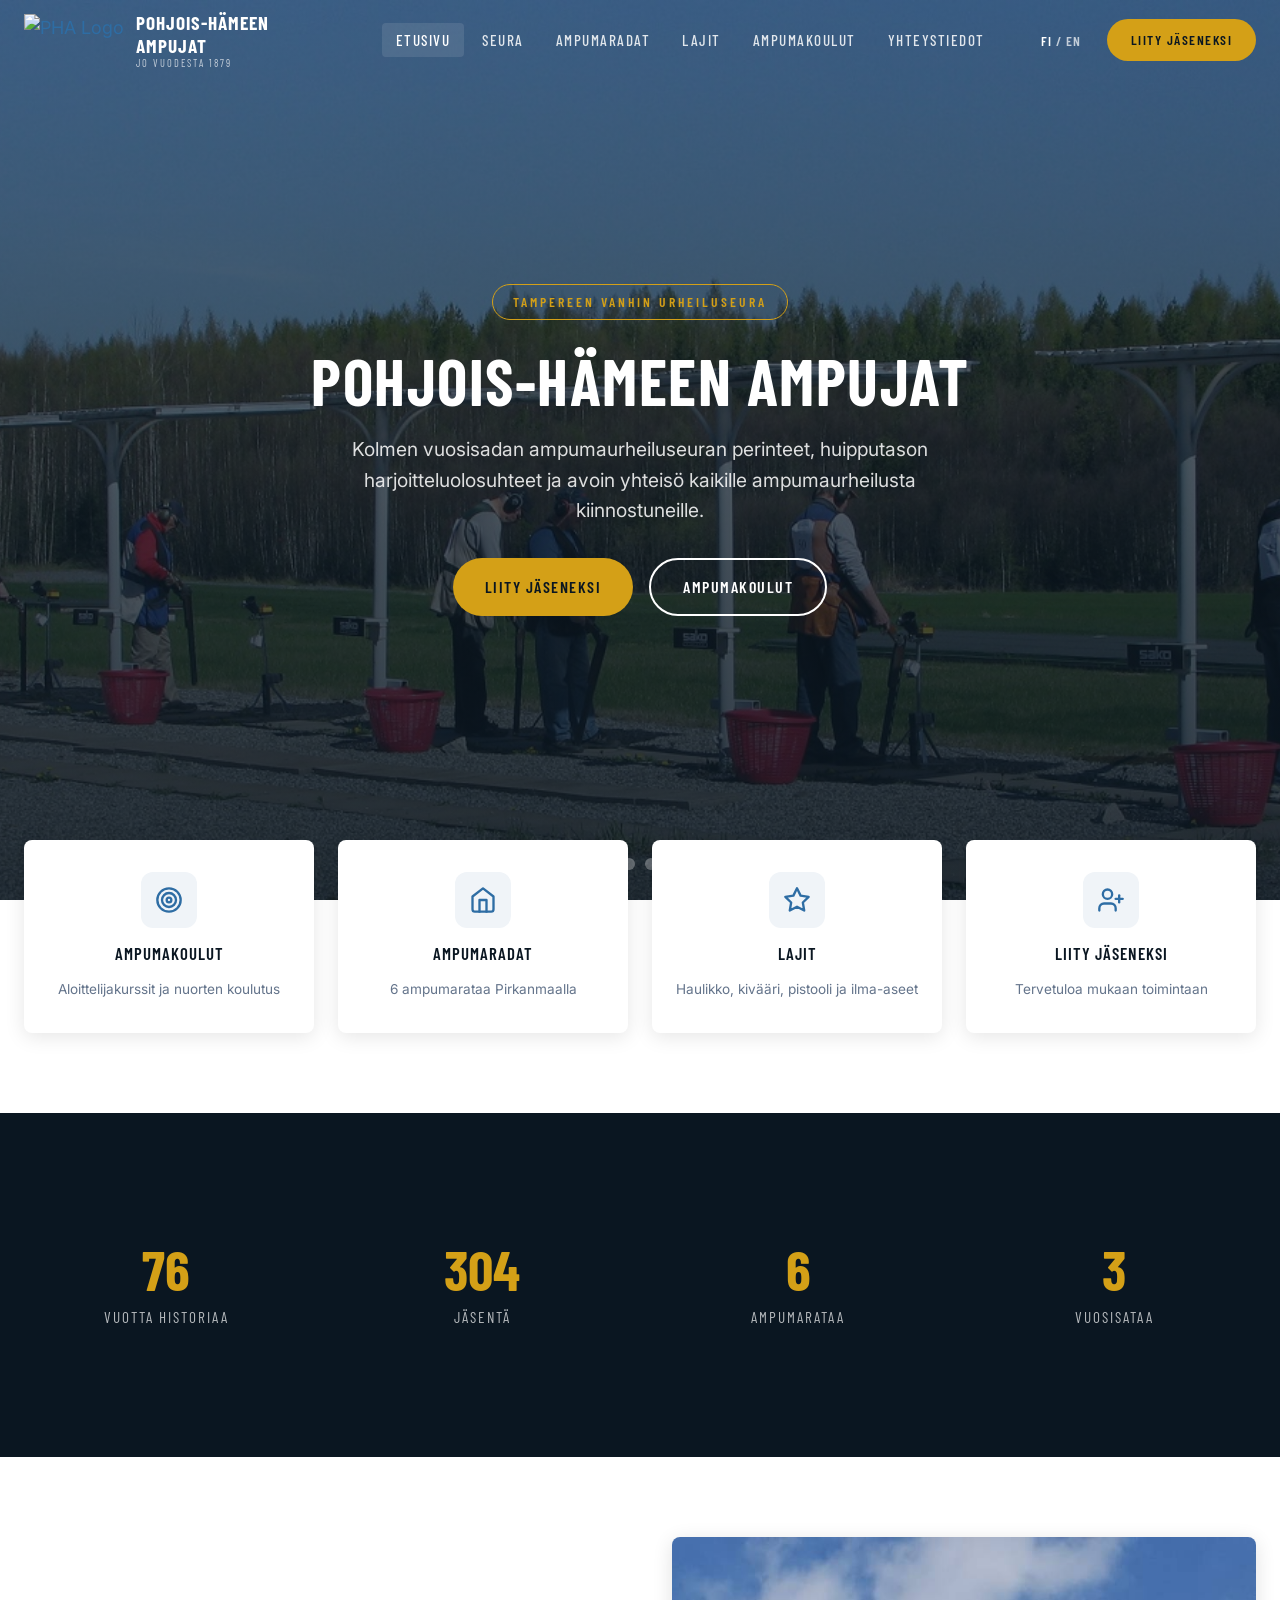
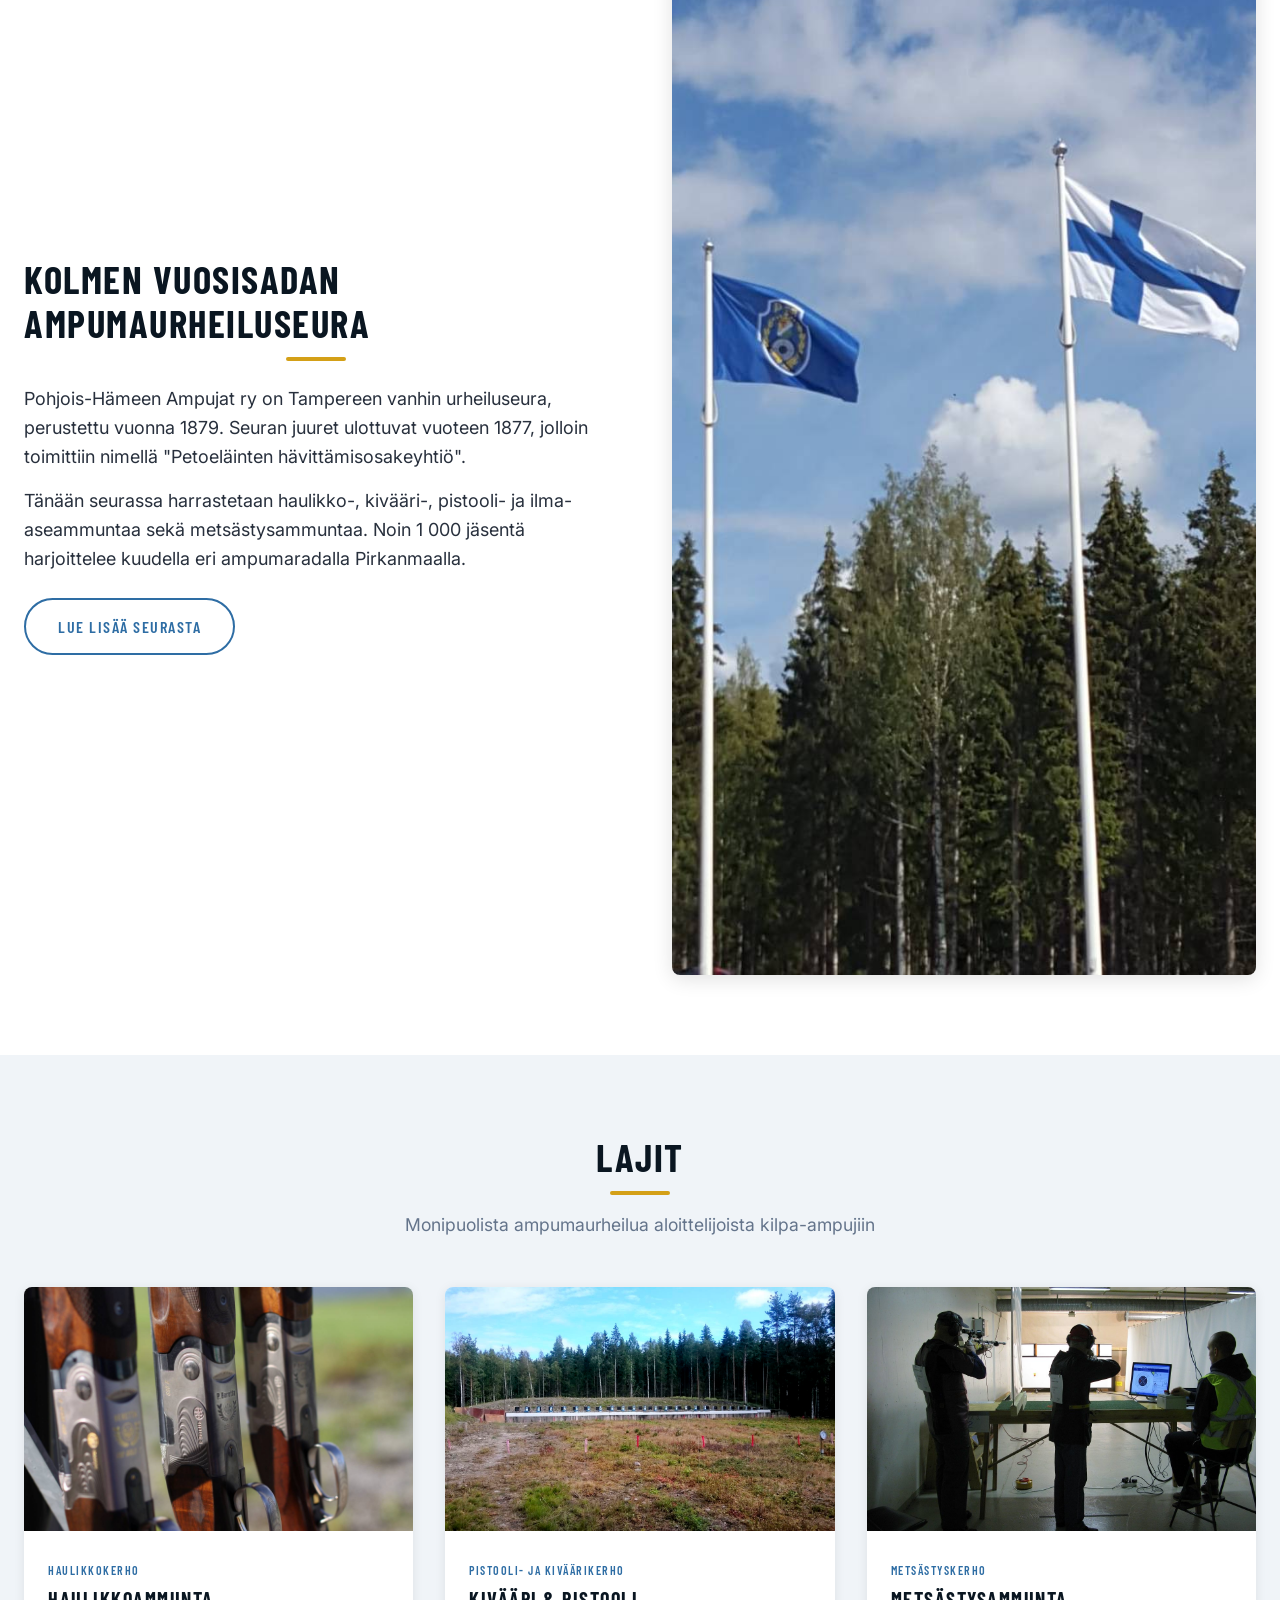
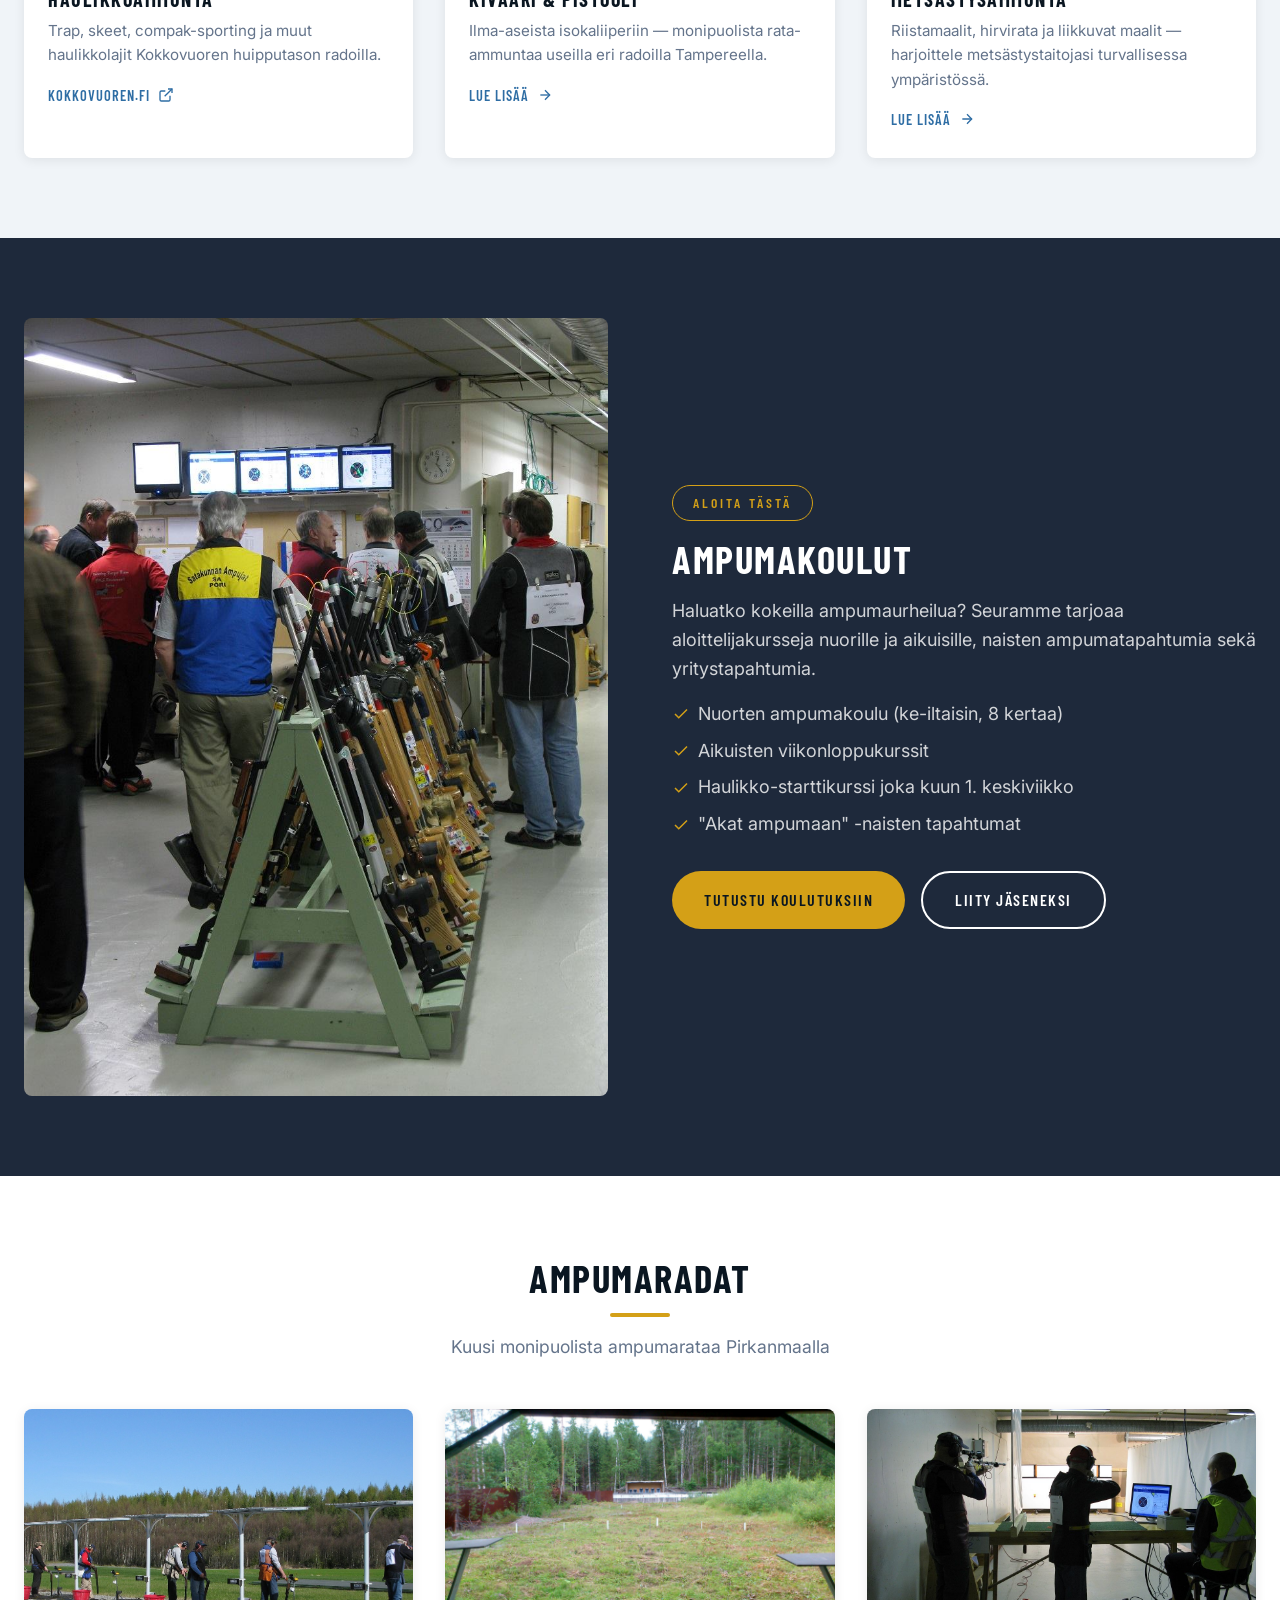
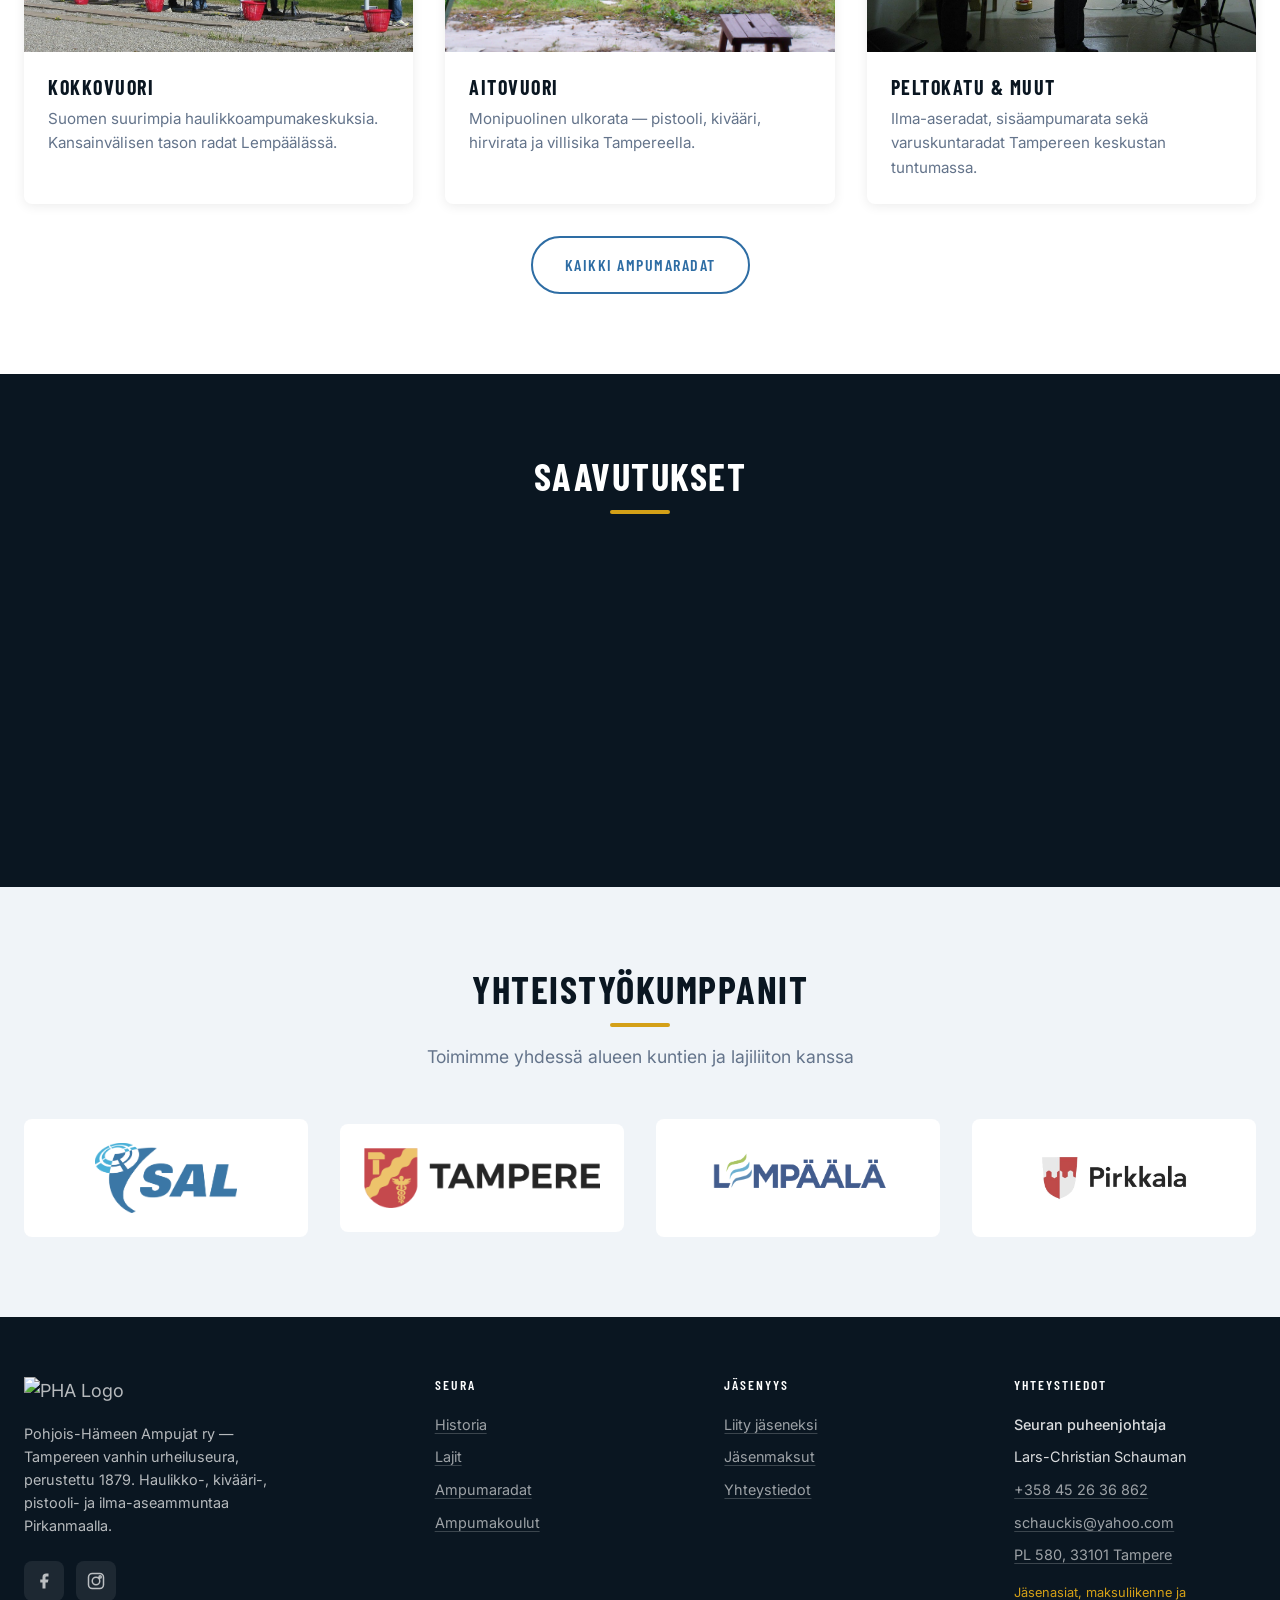
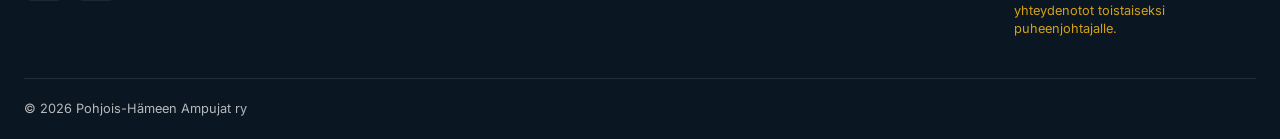
==== index.html @ 620f0bf3 "Add sub-pages and first draft of site." ====
<!DOCTYPE html>
<html lang="fi">
<head>
  <meta charset="UTF-8">
  <meta name="viewport" content="width=device-width, initial-scale=1.0">
  <title>Pohjois-Hämeen Ampujat — Jo vuodesta 1879</title>
  <meta name="description" content="Pohjois-Hämeen Ampujat ry — Tampereen vanhin urheiluseura. Haulikko, kivääri, pistooli ja ilma-aseet. Liity jäseneksi!">
  <link rel="preconnect" href="https://fonts.googleapis.com">
  <link rel="preconnect" href="https://fonts.gstatic.com" crossorigin>
  <link href="https://fonts.googleapis.com/css2?family=Barlow+Condensed:ital,wght@0,400;0,500;0,600;0,700;1,700&family=Inter:wght@400;500;600&display=swap" rel="stylesheet">
  <link rel="stylesheet" href="css/style.css">
</head>
<body>

  <!-- Header -->
  <header class="header">
    <div class="header-inner">
      <a href="index.html" class="header-logo">
        <img src="logo/PHA-logo-2016-remastered.png" alt="PHA Logo">
        <div class="header-logo-text">
          Pohjois-Hämeen<br>Ampujat
          <small>Jo vuodesta 1879</small>
        </div>
      </a>
      <nav class="nav">
        <ul class="nav-links">
          <li><a href="index.html" class="nav-link active">Etusivu</a></li>
          <li><a href="seura.html" class="nav-link">Seura</a></li>
          <li><a href="ampumaradat.html" class="nav-link">Ampumaradat</a></li>
          <li><a href="lajit.html" class="nav-link">Lajit</a></li>
          <li><a href="ampumakoulut.html" class="nav-link">Ampumakoulut</a></li>
          <li><a href="yhteystiedot.html" class="nav-link">Yhteystiedot</a></li>
        </ul>
        <div class="nav-actions">
          <button class="lang-toggle"><span class="active-lang">FI</span> / <span>EN</span></button>
          <a href="jaseneksi.html" class="btn btn-primary nav-cta">Liity jäseneksi</a>
        </div>
      </nav>
      <button class="hamburger" aria-label="Valikko">
        <span></span>
        <span></span>
        <span></span>
      </button>
    </div>
  </header>

  <!-- Mobile Nav -->
  <div class="mobile-nav">
    <div class="mobile-nav-links">
      <a href="index.html" class="mobile-nav-link">Etusivu</a>
      <a href="seura.html" class="mobile-nav-link">Seura</a>
      <a href="ampumaradat.html" class="mobile-nav-link">Ampumaradat</a>
      <a href="lajit.html" class="mobile-nav-link">Lajit</a>
      <a href="ampumakoulut.html" class="mobile-nav-link">Ampumakoulut</a>
      <a href="jaseneksi.html" class="mobile-nav-link">Jäseneksi</a>
      <a href="yhteystiedot.html" class="mobile-nav-link">Yhteystiedot</a>
    </div>
    <div class="mobile-nav-cta">
      <a href="jaseneksi.html" class="btn btn-primary">Liity jäseneksi</a>
    </div>
  </div>

  <!-- Hero -->
  <section class="hero">
    <div class="hero-carousel">
      <div class="hero-slide active">
        <img src="images/PHA_trap_shooting_range.jpeg" alt="Kokkovuoren haulikkoampumakeskus">
      </div>
      <div class="hero-slide">
        <img src="images/kokkovuori-shotgun-competition-ongoing.jpg" alt="Haulikkokilpailu käynnissä">
      </div>
      <div class="hero-slide">
        <img src="images/shotgun-competition-ongoing.jpg" alt="Ampumakilpailu">
      </div>
      <div class="hero-slide">
        <img src="images/PHA-and-Finland-flags.jpg" alt="PHA ja Suomen liput">
      </div>
    </div>
    <div class="hero-overlay"></div>
    <div class="hero-content">
      <span class="hero-badge">Tampereen vanhin urheiluseura</span>
      <h1>Pohjois-Hämeen Ampujat</h1>
      <p class="hero-text">Kolmen vuosisadan ampumaurheiluseuran perinteet, huipputason harjoitteluolosuhteet ja avoin yhteisö kaikille ampumaurheilusta kiinnostuneille.</p>
      <div class="hero-buttons">
        <a href="jaseneksi.html" class="btn btn-primary">Liity jäseneksi</a>
        <a href="ampumakoulut.html" class="btn btn-secondary">Ampumakoulut</a>
      </div>
    </div>
    <div class="hero-indicators">
      <button class="hero-indicator active" aria-label="Kuva 1"></button>
      <button class="hero-indicator" aria-label="Kuva 2"></button>
      <button class="hero-indicator" aria-label="Kuva 3"></button>
      <button class="hero-indicator" aria-label="Kuva 4"></button>
    </div>
  </section>

  <!-- Quick Links -->
  <section class="section" style="padding-top: 0;">
    <div class="container">
      <div class="quick-links">
        <a href="ampumakoulut.html" class="quick-link reveal">
          <div class="quick-link-icon">
            <svg width="28" height="28" viewBox="0 0 24 24" fill="none" stroke="currentColor" stroke-width="2" stroke-linecap="round" stroke-linejoin="round"><circle cx="12" cy="12" r="10"/><circle cx="12" cy="12" r="6"/><circle cx="12" cy="12" r="2"/></svg>
          </div>
          <span class="quick-link-title">Ampumakoulut</span>
          <span class="quick-link-text">Aloittelijakurssit ja nuorten koulutus</span>
        </a>
        <a href="ampumaradat.html" class="quick-link reveal">
          <div class="quick-link-icon">
            <svg width="28" height="28" viewBox="0 0 24 24" fill="none" stroke="currentColor" stroke-width="2" stroke-linecap="round" stroke-linejoin="round"><path d="M3 9l9-7 9 7v11a2 2 0 0 1-2 2H5a2 2 0 0 1-2-2z"/><polyline points="9 22 9 12 15 12 15 22"/></svg>
          </div>
          <span class="quick-link-title">Ampumaradat</span>
          <span class="quick-link-text">6 ampumarataa Pirkanmaalla</span>
        </a>
        <a href="lajit.html" class="quick-link reveal">
          <div class="quick-link-icon">
            <svg width="28" height="28" viewBox="0 0 24 24" fill="none" stroke="currentColor" stroke-width="2" stroke-linecap="round" stroke-linejoin="round"><polygon points="12 2 15.09 8.26 22 9.27 17 14.14 18.18 21.02 12 17.77 5.82 21.02 7 14.14 2 9.27 8.91 8.26 12 2"/></svg>
          </div>
          <span class="quick-link-title">Lajit</span>
          <span class="quick-link-text">Haulikko, kivääri, pistooli ja ilma-aseet</span>
        </a>
        <a href="jaseneksi.html" class="quick-link reveal">
          <div class="quick-link-icon">
            <svg width="28" height="28" viewBox="0 0 24 24" fill="none" stroke="currentColor" stroke-width="2" stroke-linecap="round" stroke-linejoin="round"><path d="M16 21v-2a4 4 0 0 0-4-4H6a4 4 0 0 0-4 4v2"/><circle cx="9" cy="7" r="4"/><line x1="19" y1="8" x2="19" y2="14"/><line x1="22" y1="11" x2="16" y2="11"/></svg>
          </div>
          <span class="quick-link-title">Liity jäseneksi</span>
          <span class="quick-link-text">Tervetuloa mukaan toimintaan</span>
        </a>
      </div>
    </div>
  </section>

  <!-- Stats -->
  <section class="section section-dark">
    <div class="container">
      <div class="stats reveal">
        <div>
          <div class="stat-number" data-count="147">0</div>
          <div class="stat-label">Vuotta historiaa</div>
        </div>
        <div>
          <div class="stat-number" data-count="1000">0</div>
          <div class="stat-label">Jäsentä</div>
        </div>
        <div>
          <div class="stat-number" data-count="6">0</div>
          <div class="stat-label">Ampumarataa</div>
        </div>
        <div>
          <div class="stat-number" data-count="3">0</div>
          <div class="stat-label">Vuosisataa</div>
        </div>
      </div>
    </div>
  </section>

  <!-- About Teaser -->
  <section class="section">
    <div class="container">
      <div class="grid grid-2 reveal" style="align-items: center; gap: 4rem;">
        <div>
          <h2 class="section-title" style="text-align: left;">
            Kolmen vuosisadan<br>ampumaurheiluseura
          </h2>
          <p style="margin-top: 1.5rem;">
            Pohjois-Hämeen Ampujat ry on Tampereen vanhin urheiluseura, perustettu vuonna 1879. Seuran juuret ulottuvat vuoteen 1877, jolloin toimittiin nimellä "Petoeläinten hävittämisosakeyhtiö".
          </p>
          <p style="margin-top: 1rem;">
            Tänään seurassa harrastetaan haulikko-, kivääri-, pistooli- ja ilma-aseammuntaa sekä metsästysammuntaa. Noin 1 000 jäsentä harjoittelee kuudella eri ampumaradalla Pirkanmaalla.
          </p>
          <a href="seura.html" class="btn btn-outline mt-3">Lue lisää seurasta</a>
        </div>
        <div>
          <img src="images/PHA-and-Finland-flags.jpg" alt="PHA ja Suomen liput" style="border-radius: var(--card-radius); box-shadow: 0 4px 20px rgba(0,0,0,0.12);">
        </div>
      </div>
    </div>
  </section>

  <!-- Disciplines Teaser -->
  <section class="section section-light">
    <div class="container">
      <h2 class="section-title reveal">Lajit</h2>
      <p class="section-subtitle reveal">Monipuolista ampumaurheilua aloittelijoista kilpa-ampujiin</p>

      <div class="grid grid-3 reveal">
        <div class="card">
          <div class="card-image">
            <img src="images/shotguns-in-a-row.jpg" alt="Haulikot rivissä">
          </div>
          <div class="card-body">
            <span class="card-tag">Haulikkokerho</span>
            <h3 class="card-title">Haulikkoammunta</h3>
            <p class="card-text">Trap, skeet, compak-sporting ja muut haulikkolajit Kokkovuoren huipputason radoilla.</p>
            <a href="https://kokkovuoren.fi" target="_blank" rel="noopener" class="card-link">
              Kokkovuoren.fi
              <svg width="16" height="16" viewBox="0 0 24 24" fill="none" stroke="currentColor" stroke-width="2"><path d="M18 13v6a2 2 0 0 1-2 2H5a2 2 0 0 1-2-2V8a2 2 0 0 1 2-2h6"/><polyline points="15 3 21 3 21 9"/><line x1="10" y1="14" x2="21" y2="3"/></svg>
            </a>
          </div>
        </div>

        <div class="card">
          <div class="card-image">
            <img src="images/Aitovuori-50m-range-2016.jpg" alt="Aitovuoren ampumarata">
          </div>
          <div class="card-body">
            <span class="card-tag">Pistooli- ja kiväärikerho</span>
            <h3 class="card-title">Kivääri & Pistooli</h3>
            <p class="card-text">Ilma-aseista isokaliiperiin — monipuolista rata-ammuntaa useilla eri radoilla Tampereella.</p>
            <a href="lajit.html" class="card-link">
              Lue lisää
              <svg width="16" height="16" viewBox="0 0 24 24" fill="none" stroke="currentColor" stroke-width="2"><line x1="5" y1="12" x2="19" y2="12"/><polyline points="12 5 19 12 12 19"/></svg>
            </a>
          </div>
        </div>

        <div class="card">
          <div class="card-image">
            <img src="images/running-target-competition-10m-2015-in-action.jpg" alt="Metsästysammunta">
          </div>
          <div class="card-body">
            <span class="card-tag">Metsästyskerho</span>
            <h3 class="card-title">Metsästysammunta</h3>
            <p class="card-text">Riistamaalit, hirvirata ja liikkuvat maalit — harjoittele metsästystaitojasi turvallisessa ympäristössä.</p>
            <a href="lajit.html" class="card-link">
              Lue lisää
              <svg width="16" height="16" viewBox="0 0 24 24" fill="none" stroke="currentColor" stroke-width="2"><line x1="5" y1="12" x2="19" y2="12"/><polyline points="12 5 19 12 12 19"/></svg>
            </a>
          </div>
        </div>
      </div>
    </div>
  </section>

  <!-- Shooting Schools CTA -->
  <section class="section section-dark-secondary">
    <div class="container">
      <div class="grid grid-2 reveal" style="align-items: center; gap: 4rem;">
        <div>
          <img src="images/running-target-competition-10m-2015.jpg" alt="Ampumakoulu" style="border-radius: var(--card-radius);">
        </div>
        <div>
          <span class="hero-badge" style="margin-bottom: 1rem;">Aloita tästä</span>
          <h2 style="color: var(--white);">Ampumakoulut</h2>
          <p style="color: rgba(255,255,255,0.8); margin-top: 1rem;">
            Haluatko kokeilla ampumaurheilua? Seuramme tarjoaa aloittelijakursseja nuorille ja aikuisille, naisten ampumatapahtumia sekä yritystapahtumia.
          </p>
          <ul style="color: rgba(255,255,255,0.8); margin-top: 1rem; display: flex; flex-direction: column; gap: 0.5rem;">
            <li style="display: flex; align-items: center; gap: 0.5rem;">
              <svg width="18" height="18" viewBox="0 0 24 24" fill="none" stroke="#D4A017" stroke-width="2"><polyline points="20 6 9 17 4 12"/></svg>
              Nuorten ampumakoulu (ke-iltaisin, 8 kertaa)
            </li>
            <li style="display: flex; align-items: center; gap: 0.5rem;">
              <svg width="18" height="18" viewBox="0 0 24 24" fill="none" stroke="#D4A017" stroke-width="2"><polyline points="20 6 9 17 4 12"/></svg>
              Aikuisten viikonloppukurssit
            </li>
            <li style="display: flex; align-items: center; gap: 0.5rem;">
              <svg width="18" height="18" viewBox="0 0 24 24" fill="none" stroke="#D4A017" stroke-width="2"><polyline points="20 6 9 17 4 12"/></svg>
              Haulikko-starttikurssi joka kuun 1. keskiviikko
            </li>
            <li style="display: flex; align-items: center; gap: 0.5rem;">
              <svg width="18" height="18" viewBox="0 0 24 24" fill="none" stroke="#D4A017" stroke-width="2"><polyline points="20 6 9 17 4 12"/></svg>
              "Akat ampumaan" -naisten tapahtumat
            </li>
          </ul>
          <div style="margin-top: 2rem; display: flex; gap: 1rem; flex-wrap: wrap;">
            <a href="ampumakoulut.html" class="btn btn-primary">Tutustu koulutuksiin</a>
            <a href="jaseneksi.html" class="btn btn-secondary">Liity jäseneksi</a>
          </div>
        </div>
      </div>
    </div>
  </section>

  <!-- Ranges Teaser -->
  <section class="section">
    <div class="container">
      <h2 class="section-title reveal">Ampumaradat</h2>
      <p class="section-subtitle reveal">Kuusi monipuolista ampumarataa Pirkanmaalla</p>

      <div class="grid grid-3 reveal">
        <div class="card">
          <div class="card-image">
            <img src="images/PHA_trap_shooting_range.jpeg" alt="Kokkovuori">
          </div>
          <div class="card-body">
            <h3 class="card-title">Kokkovuori</h3>
            <p class="card-text">Suomen suurimpia haulikkoampumakeskuksia. Kansainvälisen tason radat Lempäälässä.</p>
          </div>
        </div>
        <div class="card">
          <div class="card-image">
            <img src="images/Aitovuori-50m-range.jpg" alt="Aitovuori">
          </div>
          <div class="card-body">
            <h3 class="card-title">Aitovuori</h3>
            <p class="card-text">Monipuolinen ulkorata — pistooli, kivääri, hirvirata ja villisika Tampereella.</p>
          </div>
        </div>
        <div class="card">
          <div class="card-image">
            <img src="images/running-target-competition-10m-2015-in-action.jpg" alt="Peltokatu">
          </div>
          <div class="card-body">
            <h3 class="card-title">Peltokatu & muut</h3>
            <p class="card-text">Ilma-aseradat, sisäampumarata sekä varuskuntaradat Tampereen keskustan tuntumassa.</p>
          </div>
        </div>
      </div>

      <div class="text-center mt-4 reveal">
        <a href="ampumaradat.html" class="btn btn-outline">Kaikki ampumaradat</a>
      </div>
    </div>
  </section>

  <!-- Achievements -->
  <section class="section section-dark">
    <div class="container">
      <h2 class="section-title section-title-light reveal">Saavutukset</h2>
      <p class="section-subtitle reveal" style="color: rgba(255,255,255,0.7);">Huippu-urheilua ja menestystä kansainvälisellä tasolla</p>

      <div class="grid grid-3 reveal">
        <div class="card card-dark">
          <div class="card-body" style="text-align: center; padding: 2rem;">
            <span class="card-tag" style="color: var(--gold);">1999</span>
            <h3 class="card-title" style="color: var(--white);">Kaksoistrap MM</h3>
            <p class="card-text">Pia Nybäck voitti kaksoistrap-maailmanmestaruuden Kokkovuorella.</p>
          </div>
        </div>
        <div class="card card-dark">
          <div class="card-body" style="text-align: center; padding: 2rem;">
            <span class="card-tag" style="color: var(--gold);">2008</span>
            <h3 class="card-title" style="color: var(--white);">Olympiapronssi</h3>
            <p class="card-text">Henri Häkkinen saavutti olympiapronssin ilmakivääriammunnassa Pekingissä.</p>
          </div>
        </div>
        <div class="card card-dark">
          <div class="card-body" style="text-align: center; padding: 2rem;">
            <span class="card-tag" style="color: var(--gold);">2023</span>
            <h3 class="card-title" style="color: var(--white);">European Masters Games</h3>
            <p class="card-text">Kokkovuori toimi EMG 2023 haulikkokilpailujen näyttämönä Tampereen kisoissa.</p>
          </div>
        </div>
      </div>
    </div>
  </section>

  <!-- Partners -->
  <section class="section section-light">
    <div class="container">
      <h2 class="section-title reveal">Yhteistyökumppanit</h2>
      <p class="section-subtitle reveal">Toimimme yhdessä alueen kuntien ja lajiliiton kanssa</p>

      <div class="partners-grid reveal">
        <a href="https://www.ampumaurheiluliitto.fi" target="_blank" rel="noopener" class="partner-logo">
          <img src="logo/SAL_logo_2026.png" alt="Suomen Ampumaurheiluliitto">
        </a>
        <a href="https://www.tampere.fi" target="_blank" rel="noopener" class="partner-logo">
          <img src="logo/tampere_logo_2026.png" alt="Tampereen kaupunki">
        </a>
        <a href="https://www.lempaala.fi" target="_blank" rel="noopener" class="partner-logo">
          <img src="logo/lempaala_logo_2026.png" alt="Lempäälän kunta">
        </a>
        <a href="https://www.pirkkala.fi" target="_blank" rel="noopener" class="partner-logo">
          <img src="logo/pirkkala-logo-2026.png" alt="Pirkkalan kunta">
        </a>
      </div>
    </div>
  </section>

  <!-- Footer -->
  <footer class="footer">
    <div class="container">
      <div class="footer-grid">
        <div class="footer-brand">
          <img src="logo/PHA-logo-2016-remastered.png" alt="PHA Logo">
          <p>Pohjois-Hämeen Ampujat ry — Tampereen vanhin urheiluseura, perustettu 1879. Haulikko-, kivääri-, pistooli- ja ilma-aseammuntaa Pirkanmaalla.</p>
          <div class="footer-social">
            <a href="https://www.facebook.com/pohjoishameenampujat" target="_blank" rel="noopener" aria-label="Facebook">
              <svg width="18" height="18" viewBox="0 0 24 24" fill="currentColor"><path d="M18 2h-3a5 5 0 00-5 5v3H7v4h3v8h4v-8h3l1-4h-4V7a1 1 0 011-1h3z"/></svg>
            </a>
            <a href="https://www.instagram.com/pohjoishameenampujat" target="_blank" rel="noopener" aria-label="Instagram">
              <svg width="18" height="18" viewBox="0 0 24 24" fill="none" stroke="currentColor" stroke-width="2"><rect x="2" y="2" width="20" height="20" rx="5"/><circle cx="12" cy="12" r="5"/><circle cx="17.5" cy="6.5" r="1.5"/></svg>
            </a>
          </div>
        </div>
        <div>
          <h4 class="footer-heading">Seura</h4>
          <div class="footer-links">
            <a href="seura.html">Historia</a>
            <a href="lajit.html">Lajit</a>
            <a href="ampumaradat.html">Ampumaradat</a>
            <a href="ampumakoulut.html">Ampumakoulut</a>
          </div>
        </div>
        <div>
          <h4 class="footer-heading">Jäsenyys</h4>
          <div class="footer-links">
            <a href="jaseneksi.html">Liity jäseneksi</a>
            <a href="jaseneksi.html#maksut">Jäsenmaksut</a>
            <a href="yhteystiedot.html">Yhteystiedot</a>
          </div>
        </div>
        <div>
          <h4 class="footer-heading">Yhteystiedot</h4>
          <div class="footer-links">
            <span style="color: rgba(255,255,255,0.85); font-weight: 500;">Seuran puheenjohtaja</span>
            <span style="color: rgba(255,255,255,0.85);">Lars-Christian Schauman</span>
            <a href="tel:+358452636862">+358 45 26 36 862</a>
            <a href="mailto:schauckis@yahoo.com">schauckis@yahoo.com</a>
            <a>PL 580, 33101 Tampere</a>
            <span style="color: var(--gold); font-size: 0.8rem; margin-top: 0.5rem; display: block; line-height: 1.4;">Jäsenasiat, maksuliikenne ja yhteydenotot toistaiseksi puheenjohtajalle.</span>
          </div>
        </div>
      </div>
      <div class="footer-bottom">
        <span>&copy; 2026 Pohjois-Hämeen Ampujat ry</span>
      </div>
    </div>
  </footer>

  <script src="js/main.js"></script>
</body>
</html>
---- css/style.css ----
/* ============================================
   PHA — Pohjois-Hämeen Ampujat
   Website Stylesheet
   ============================================ */

/* ---------- Custom Properties ---------- */
:root {
  --dark: #0a1621;
  --dark-secondary: #1e293b;
  --blue: #2e6da4;
  --blue-light: #3a7db5;
  --gold: #d4a017;
  --gold-light: #e0b032;
  --light: #f0f4f8;
  --white: #ffffff;
  --body-text: #28303d;
  --subtle: rgba(0, 0, 0, 0.1);
  --subtle-white: rgba(255, 255, 255, 0.1);

  --container: 1280px;
  --header-height: 80px;
  --section-padding: 80px;
  --card-radius: 8px;
  --transition: 0.3s ease;
}

/* ---------- Reset ---------- */
*,
*::before,
*::after {
  margin: 0;
  padding: 0;
  box-sizing: border-box;
}

html {
  scroll-behavior: smooth;
  -webkit-text-size-adjust: 100%;
}

body {
  font-family:
    "Inter",
    -apple-system,
    BlinkMacSystemFont,
    "Segoe UI",
    Roboto,
    sans-serif;
  font-size: 18px;
  line-height: 1.6;
  color: var(--body-text);
  background: var(--white);
  overflow-x: hidden;
}

img {
  max-width: 100%;
  height: auto;
  display: block;
}

a {
  color: var(--blue);
  text-decoration: none;
  transition: color var(--transition);
}

a:hover {
  color: var(--blue-light);
}

ul,
ol {
  list-style: none;
}

button {
  cursor: pointer;
  border: none;
  background: none;
  font-family: inherit;
}

/* ---------- Typography ---------- */
h1,
h2,
h3,
h4,
h5,
h6 {
  font-family: "Barlow Condensed", "Arial Narrow", sans-serif;
  font-weight: 700;
  text-transform: uppercase;
  letter-spacing: 1.5px;
  line-height: 1.15;
  color: var(--dark);
}

h1 {
  font-size: 3.2rem;
}
h2 {
  font-size: 2.4rem;
}
h3 {
  font-size: 1.6rem;
}
h4 {
  font-size: 1.25rem;
}

.section-title {
  text-align: center;
  margin-bottom: 1rem;
  position: relative;
}

.section-subtitle {
  text-align: center;
  font-size: 1.1rem;
  color: #64748b;
  max-width: 640px;
  margin: 0 auto 3rem;
}

.section-title::after {
  content: "";
  display: block;
  width: 60px;
  height: 4px;
  background: var(--gold);
  margin: 0.75rem auto 0;
  border-radius: 2px;
}

.section-title-light {
  color: var(--white);
}

.section-title-light::after {
  background: var(--gold);
}

/* ---------- Layout ---------- */
.container {
  max-width: var(--container);
  margin: 0 auto;
  padding: 0 24px;
}

.section {
  padding: var(--section-padding) 0;
}

.section-dark {
  background: var(--dark);
  color: var(--white);
}

.section-dark-secondary {
  background: var(--dark-secondary);
  color: var(--white);
}

.section-light {
  background: var(--light);
}

.grid {
  display: grid;
  gap: 2rem;
}

.grid-2 {
  grid-template-columns: repeat(2, 1fr);
}
.grid-3 {
  grid-template-columns: repeat(3, 1fr);
}
.grid-4 {
  grid-template-columns: repeat(4, 1fr);
}

/* ---------- Buttons ---------- */
.btn {
  display: inline-flex;
  align-items: center;
  gap: 0.5rem;
  padding: 14px 32px;
  border-radius: 50px;
  font-family: "Barlow Condensed", sans-serif;
  font-weight: 600;
  font-size: 1rem;
  text-transform: uppercase;
  letter-spacing: 1.5px;
  transition: all var(--transition);
  white-space: nowrap;
}

.btn-primary {
  background: var(--gold);
  color: var(--dark);
}

.btn-primary:hover {
  background: var(--gold-light);
  color: var(--dark);
  transform: translateY(-2px);
  box-shadow: 0 4px 20px rgba(212, 160, 23, 0.4);
}

.btn-secondary {
  background: transparent;
  color: var(--white);
  border: 2px solid var(--white);
}

.btn-secondary:hover {
  background: var(--white);
  color: var(--dark);
  transform: translateY(-2px);
}

.btn-blue {
  background: var(--blue);
  color: var(--white);
}

.btn-blue:hover {
  background: var(--blue-light);
  color: var(--white);
  transform: translateY(-2px);
  box-shadow: 0 4px 20px rgba(46, 109, 164, 0.4);
}

.btn-outline {
  background: transparent;
  color: var(--blue);
  border: 2px solid var(--blue);
}

.btn-outline:hover {
  background: var(--blue);
  color: var(--white);
  transform: translateY(-2px);
}

.btn-sm {
  padding: 10px 24px;
  font-size: 0.875rem;
}

/* ---------- Header / Navigation ---------- */
.header {
  position: fixed;
  top: 0;
  left: 0;
  right: 0;
  z-index: 1000;
  transition:
    background var(--transition),
    box-shadow var(--transition);
}

.header.scrolled {
  background: var(--dark);
  box-shadow: 0 2px 20px rgba(0, 0, 0, 0.3);
}

.header-inner {
  display: flex;
  align-items: center;
  justify-content: space-between;
  height: var(--header-height);
  padding: 0 24px;
  max-width: var(--container);
  margin: 0 auto;
}

.header-logo {
  display: flex;
  align-items: center;
  gap: 12px;
  z-index: 1001;
}

.header-logo img {
  height: 52px;
  width: auto;
}

.header-logo-text {
  font-family: "Barlow Condensed", sans-serif;
  font-weight: 700;
  font-size: 1.2rem;
  color: var(--white);
  text-transform: uppercase;
  letter-spacing: 1px;
  line-height: 1.2;
}

.header-logo-text small {
  display: block;
  font-size: 0.65rem;
  font-weight: 400;
  letter-spacing: 2px;
  opacity: 0.7;
  text-transform: uppercase;
}

.nav {
  display: flex;
  align-items: center;
  gap: 2rem;
}

.nav-links {
  display: flex;
  align-items: center;
  gap: 0.25rem;
}

.nav-link {
  color: rgba(255, 255, 255, 0.85);
  font-family: "Barlow Condensed", sans-serif;
  font-weight: 500;
  font-size: 0.95rem;
  text-transform: uppercase;
  letter-spacing: 1.5px;
  padding: 8px 14px;
  border-radius: 4px;
  transition: all var(--transition);
}

.nav-link:hover,
.nav-link.active {
  color: var(--white);
  background: rgba(255, 255, 255, 0.1);
}

.nav-actions {
  display: flex;
  align-items: center;
  gap: 1rem;
}

.lang-toggle {
  color: rgba(255, 255, 255, 0.7);
  font-family: "Barlow Condensed", sans-serif;
  font-weight: 600;
  font-size: 0.85rem;
  text-transform: uppercase;
  letter-spacing: 1px;
  padding: 6px 10px;
  border-radius: 4px;
  cursor: pointer;
  transition: all var(--transition);
}

.lang-toggle:hover {
  color: var(--white);
  background: rgba(255, 255, 255, 0.1);
}

.lang-toggle .active-lang {
  color: var(--white);
}

.nav-cta {
  font-size: 0.85rem;
  padding: 10px 24px;
}

/* Hamburger */
.hamburger {
  display: none;
  flex-direction: column;
  gap: 5px;
  padding: 8px;
  z-index: 1001;
}

.hamburger span {
  display: block;
  width: 24px;
  height: 2px;
  background: var(--white);
  transition: all var(--transition);
}

.hamburger.open span:nth-child(1) {
  transform: rotate(45deg) translate(5px, 5px);
}

.hamburger.open span:nth-child(2) {
  opacity: 0;
}

.hamburger.open span:nth-child(3) {
  transform: rotate(-45deg) translate(5px, -5px);
}

/* Mobile Nav */
.mobile-nav {
  display: none;
  position: fixed;
  top: 0;
  left: 0;
  right: 0;
  bottom: 0;
  background: var(--dark);
  z-index: 999;
  padding: 120px 24px 40px;
  overflow-y: auto;
}

.mobile-nav.open {
  display: flex;
  flex-direction: column;
  animation: fadeIn 0.3s ease;
}

.mobile-nav-links {
  display: flex;
  flex-direction: column;
  gap: 0.5rem;
}

.mobile-nav-link {
  color: var(--white);
  font-family: "Barlow Condensed", sans-serif;
  font-weight: 600;
  font-size: 1.5rem;
  text-transform: uppercase;
  letter-spacing: 2px;
  padding: 12px 0;
  border-bottom: 1px solid var(--subtle-white);
  transition: color var(--transition);
}

.mobile-nav-link:hover {
  color: var(--gold);
}

.mobile-nav-cta {
  margin-top: 2rem;
  text-align: center;
}

/* ---------- Hero ---------- */
.hero {
  position: relative;
  height: 100vh;
  min-height: 600px;
  max-height: 900px;
  overflow: hidden;
}

.hero-carousel {
  position: absolute;
  inset: 0;
}

.hero-slide {
  position: absolute;
  inset: 0;
  opacity: 0;
  transition: opacity 1s ease;
}

.hero-slide.active {
  opacity: 1;
}

.hero-slide img {
  width: 100%;
  height: 100%;
  object-fit: cover;
}

.hero-overlay {
  position: absolute;
  inset: 0;
  background: linear-gradient(
    to bottom,
    rgba(10, 22, 33, 0.5) 0%,
    rgba(10, 22, 33, 0.7) 50%,
    rgba(10, 22, 33, 0.85) 100%
  );
}

.hero-content {
  position: relative;
  z-index: 2;
  height: 100%;
  display: flex;
  flex-direction: column;
  justify-content: center;
  align-items: center;
  text-align: center;
  padding: 0 24px;
}

.hero-badge {
  display: inline-block;
  font-family: "Barlow Condensed", sans-serif;
  font-weight: 600;
  font-size: 0.85rem;
  text-transform: uppercase;
  letter-spacing: 3px;
  color: var(--gold);
  border: 1px solid var(--gold);
  padding: 6px 20px;
  border-radius: 50px;
  margin-bottom: 1.5rem;
}

.hero h1 {
  color: var(--white);
  font-size: 4rem;
  max-width: 900px;
  margin-bottom: 1rem;
}

.hero-text {
  color: rgba(255, 255, 255, 0.85);
  font-size: 1.2rem;
  max-width: 600px;
  margin-bottom: 2rem;
}

.hero-buttons {
  display: flex;
  gap: 1rem;
  flex-wrap: wrap;
  justify-content: center;
}

.hero-indicators {
  position: absolute;
  bottom: 30px;
  left: 50%;
  transform: translateX(-50%);
  z-index: 2;
  display: flex;
  gap: 10px;
}

.hero-indicator {
  width: 12px;
  height: 12px;
  border-radius: 50%;
  background: rgba(255, 255, 255, 0.3);
  cursor: pointer;
  transition: all var(--transition);
}

.hero-indicator.active {
  background: var(--gold);
  transform: scale(1.2);
}

/* Page Hero (inner pages) */
.page-hero {
  position: relative;
  height: 500px;
  overflow: hidden;
  display: flex;
  align-items: center;
  justify-content: center;
}

.page-hero img {
  position: absolute;
  inset: 0;
  width: 100%;
  height: 100%;
  object-fit: cover;
}

.page-hero .hero-overlay {
  background: linear-gradient(
    to bottom,
    rgba(10, 22, 33, 0.6) 0%,
    rgba(10, 22, 33, 0.8) 100%
  );
}

.page-hero-content {
  position: relative;
  z-index: 2;
  text-align: center;
  padding: 0 24px;
  margin-top: 40px;
}

.page-hero h1 {
  color: var(--white);
  font-size: 3rem;
  margin-bottom: 0.5rem;
}

.page-hero p {
  color: rgba(255, 255, 255, 0.8);
  font-size: 1.15rem;
}

/* Page-specific hero overrides — Desktop */
.page-hero-seura img {
  object-position: center 24%;
}
.page-hero-ampumakoulut img {
  object-position: center 17%;
}

/* Page-specific hero overrides — Mobile */
@media (max-width: 768px) {
  .page-hero-seura img {
    object-position: center 20%;
  }
  .page-hero-ampumakoulut img {
    object-position: center 10%;
  }
}

.breadcrumb {
  display: flex;
  align-items: center;
  justify-content: center;
  gap: 0.5rem;
  margin-bottom: 1rem;
  font-family: "Barlow Condensed", sans-serif;
  font-size: 0.9rem;
  text-transform: uppercase;
  letter-spacing: 1.5px;
}

.breadcrumb a {
  color: rgba(255, 255, 255, 0.6);
}

.breadcrumb a:hover {
  color: var(--gold);
}

.breadcrumb span {
  color: rgba(255, 255, 255, 0.4);
}

.breadcrumb-current {
  color: var(--gold) !important;
}

/* ---------- Cards ---------- */
.card {
  background: var(--white);
  border-radius: var(--card-radius);
  overflow: hidden;
  box-shadow: 0 2px 12px rgba(0, 0, 0, 0.08);
  transition: all var(--transition);
}

.card:hover {
  transform: translateY(-4px);
  box-shadow: 0 8px 30px rgba(0, 0, 0, 0.12);
}

.card-image {
  position: relative;
  overflow: hidden;
  aspect-ratio: 16 / 10;
}

.card-image img {
  width: 100%;
  height: 100%;
  object-fit: cover;
  transition: transform 0.5s ease;
}

.card:hover .card-image img {
  transform: scale(1.05);
}

.card-body {
  padding: 1.5rem;
}

.card-tag {
  display: inline-block;
  font-family: "Barlow Condensed", sans-serif;
  font-weight: 600;
  font-size: 0.75rem;
  text-transform: uppercase;
  letter-spacing: 1.5px;
  color: var(--blue);
  margin-bottom: 0.5rem;
}

.card-title {
  font-size: 1.25rem;
  margin-bottom: 0.5rem;
}

.card-text {
  color: #64748b;
  font-size: 0.95rem;
  line-height: 1.6;
}

.card-link {
  display: inline-flex;
  align-items: center;
  gap: 0.5rem;
  font-family: "Barlow Condensed", sans-serif;
  font-weight: 600;
  font-size: 0.9rem;
  text-transform: uppercase;
  letter-spacing: 1px;
  color: var(--blue);
  margin-top: 1rem;
  transition: gap var(--transition);
}

.card-link:hover {
  gap: 0.75rem;
  color: var(--blue);
}

/* Dark cards */
.card-dark {
  background: var(--dark-secondary);
  color: var(--white);
}

.card-dark .card-title {
  color: var(--white);
}

.card-dark .card-text {
  color: rgba(255, 255, 255, 0.7);
}

.card-dark .card-tag {
  color: var(--gold);
}

/* ---------- Stat Blocks ---------- */
.stats {
  display: grid;
  grid-template-columns: repeat(4, 1fr);
  gap: 2rem;
  text-align: center;
  padding: 3rem 0;
}

.stat-number {
  font-family: "Barlow Condensed", sans-serif;
  font-size: 3.5rem;
  font-weight: 700;
  color: var(--gold);
  line-height: 1;
  margin-bottom: 0.5rem;
}

.stat-label {
  font-family: "Barlow Condensed", sans-serif;
  font-size: 0.95rem;
  text-transform: uppercase;
  letter-spacing: 2px;
  color: rgba(255, 255, 255, 0.7);
}

/* ---------- Quick Links ---------- */
.quick-links {
  display: grid;
  grid-template-columns: repeat(4, 1fr);
  gap: 1.5rem;
  margin-top: -60px;
  position: relative;
  z-index: 10;
}

.quick-link {
  background: var(--white);
  border-radius: var(--card-radius);
  padding: 2rem 1.5rem;
  text-align: center;
  box-shadow: 0 4px 20px rgba(0, 0, 0, 0.1);
  transition: all var(--transition);
  display: flex;
  flex-direction: column;
  align-items: center;
  gap: 0.75rem;
}

.quick-link:hover {
  transform: translateY(-6px);
  box-shadow: 0 8px 30px rgba(0, 0, 0, 0.15);
}

.quick-link-icon {
  width: 56px;
  height: 56px;
  border-radius: 12px;
  background: var(--light);
  display: flex;
  align-items: center;
  justify-content: center;
  font-size: 1.5rem;
  color: var(--blue);
  transition: all var(--transition);
}

.quick-link:hover .quick-link-icon {
  background: var(--blue);
  color: var(--white);
}

.quick-link-title {
  font-family: "Barlow Condensed", sans-serif;
  font-weight: 600;
  font-size: 1.05rem;
  text-transform: uppercase;
  letter-spacing: 1px;
  color: var(--dark);
}

.quick-link-text {
  font-size: 0.85rem;
  color: #64748b;
}

/* ---------- Timeline ---------- */
.timeline {
  position: relative;
  padding: 2rem 0;
}

.timeline::before {
  content: "";
  position: absolute;
  left: 50%;
  top: 0;
  bottom: 0;
  width: 3px;
  background: var(--blue);
  transform: translateX(-50%);
}

.timeline-item {
  position: relative;
  width: 50%;
  padding: 0 3rem 3rem;
}

.timeline-item:nth-child(odd) {
  left: 0;
  text-align: right;
  padding-right: 3rem;
  padding-left: 0;
}

.timeline-item:nth-child(even) {
  left: 50%;
  text-align: left;
  padding-left: 3rem;
  padding-right: 0;
}

.timeline-dot {
  position: absolute;
  top: 0;
  width: 16px;
  height: 16px;
  border-radius: 50%;
  background: var(--gold);
  border: 3px solid var(--blue);
}

.timeline-item:nth-child(odd) .timeline-dot {
  right: -8px;
}

.timeline-item:nth-child(even) .timeline-dot {
  left: -8px;
}

.timeline-year {
  font-family: "Barlow Condensed", sans-serif;
  font-weight: 700;
  font-size: 1.5rem;
  color: var(--gold);
  margin-bottom: 0.25rem;
}

.timeline-title {
  font-family: "Barlow Condensed", sans-serif;
  font-weight: 600;
  font-size: 1.1rem;
  text-transform: uppercase;
  letter-spacing: 1px;
  margin-bottom: 0.25rem;
}

.timeline-text {
  font-size: 0.95rem;
  color: #64748b;
  line-height: 1.5;
}

/* ---------- Range Cards ---------- */
.range-card {
  display: grid;
  grid-template-columns: 1fr 1fr;
  gap: 0;
  background: var(--white);
  border-radius: var(--card-radius);
  overflow: hidden;
  box-shadow: 0 2px 12px rgba(0, 0, 0, 0.08);
  margin-bottom: 2rem;
}

.range-card:nth-child(even) {
  direction: rtl;
}

.range-card:nth-child(even) > * {
  direction: ltr;
}

.range-card-image {
  position: relative;
  overflow: hidden;
  min-height: 300px;
}

.range-card-image img {
  width: 100%;
  height: 100%;
  object-fit: cover;
}

.range-card-body {
  padding: 2.5rem;
  display: flex;
  flex-direction: column;
  justify-content: center;
  min-width: 0;
  overflow-wrap: break-word;
  word-break: break-word;
}

.range-card-body h3 {
  margin-bottom: 0.75rem;
  font-size: 1.5rem;
}

.range-card-body p {
  color: #64748b;
  margin-bottom: 1rem;
}

.range-facilities {
  list-style: none;
  padding: 0;
}

.range-facilities li {
  padding: 0.35rem 0;
  font-size: 0.95rem;
  color: var(--body-text);
  display: flex;
  align-items: flex-start;
  gap: 0.5rem;
  flex-wrap: wrap;
}

.range-facilities li a {
  word-break: break-all;
}

.range-facilities li svg {
  width: 16px;
  height: 16px;
  color: var(--blue);
  flex-shrink: 0;
}

/* ---------- Disciplines ---------- */
.discipline-card {
  background: var(--white);
  border-radius: var(--card-radius);
  overflow: hidden;
  box-shadow: 0 2px 12px rgba(0, 0, 0, 0.08);
  transition: all var(--transition);
  text-align: center;
  padding: 2.5rem 1.5rem;
}

.discipline-card:hover {
  transform: translateY(-4px);
  box-shadow: 0 8px 30px rgba(0, 0, 0, 0.12);
}

.discipline-icon {
  width: 72px;
  height: 72px;
  border-radius: 50%;
  background: var(--light);
  margin: 0 auto 1.25rem;
  display: flex;
  align-items: center;
  justify-content: center;
  font-size: 2rem;
  transition: all var(--transition);
}

.discipline-card:hover .discipline-icon {
  background: var(--blue);
  color: var(--white);
}

.discipline-card h3 {
  margin-bottom: 0.5rem;
  font-size: 1.2rem;
}

.discipline-card p {
  color: #64748b;
  font-size: 0.9rem;
  line-height: 1.5;
}

/* ---------- Fee Table ---------- */
.fee-table {
  width: 100%;
  border-collapse: collapse;
  background: var(--white);
  border-radius: var(--card-radius);
  overflow: hidden;
  box-shadow: 0 2px 12px rgba(0, 0, 0, 0.08);
}

.fee-table thead {
  background: var(--dark);
  color: var(--white);
}

.fee-table th {
  font-family: "Barlow Condensed", sans-serif;
  font-weight: 600;
  text-transform: uppercase;
  letter-spacing: 1px;
  padding: 1rem 1.5rem;
  text-align: left;
}

.fee-table td {
  padding: 1rem 1.5rem;
  border-bottom: 1px solid var(--light);
}

.fee-table tbody tr:hover {
  background: var(--light);
}

.fee-table .price {
  font-family: "Barlow Condensed", sans-serif;
  font-weight: 700;
  font-size: 1.2rem;
  color: var(--blue);
}

/* ---------- Form ---------- */
.form-group {
  margin-bottom: 1.5rem;
}

.form-label {
  display: block;
  font-family: "Barlow Condensed", sans-serif;
  font-weight: 600;
  text-transform: uppercase;
  letter-spacing: 1px;
  font-size: 0.85rem;
  margin-bottom: 0.5rem;
  color: var(--dark);
}

.form-input,
.form-select,
.form-textarea {
  width: 100%;
  padding: 12px 16px;
  border: 2px solid #e2e8f0;
  border-radius: 8px;
  font-family: inherit;
  font-size: 1rem;
  color: var(--body-text);
  transition: border-color var(--transition);
  background: var(--white);
}

.form-input:focus,
.form-select:focus,
.form-textarea:focus {
  outline: none;
  border-color: var(--blue);
}

.form-textarea {
  min-height: 120px;
  resize: vertical;
}

/* ---------- Contact ---------- */
.contact-info-card {
  background: var(--white);
  border-radius: var(--card-radius);
  padding: 2rem;
  box-shadow: 0 2px 12px rgba(0, 0, 0, 0.08);
}

.contact-info-item {
  display: flex;
  gap: 1rem;
  padding: 1rem 0;
  border-bottom: 1px solid var(--light);
}

.contact-info-item:last-child {
  border-bottom: none;
}

.contact-info-icon {
  width: 44px;
  height: 44px;
  border-radius: 10px;
  background: var(--light);
  display: flex;
  align-items: center;
  justify-content: center;
  flex-shrink: 0;
  color: var(--blue);
}

.contact-info-label {
  font-family: "Barlow Condensed", sans-serif;
  font-weight: 600;
  text-transform: uppercase;
  letter-spacing: 1px;
  font-size: 0.8rem;
  color: #94a3b8;
  margin-bottom: 0.15rem;
}

.contact-info-value {
  font-size: 1rem;
  color: var(--body-text);
}

/* Board members */
.board-grid {
  display: grid;
  grid-template-columns: repeat(auto-fill, minmax(280px, 1fr));
  gap: 1.5rem;
}

.board-card {
  background: var(--white);
  border-radius: var(--card-radius);
  padding: 1.5rem;
  box-shadow: 0 2px 12px rgba(0, 0, 0, 0.08);
  display: flex;
  align-items: center;
  gap: 1rem;
  transition: all var(--transition);
}

.board-card:hover {
  transform: translateY(-2px);
  box-shadow: 0 4px 20px rgba(0, 0, 0, 0.12);
}

.board-avatar {
  width: 56px;
  height: 56px;
  border-radius: 50%;
  background: var(--blue);
  color: var(--white);
  display: flex;
  align-items: center;
  justify-content: center;
  font-family: "Barlow Condensed", sans-serif;
  font-weight: 700;
  font-size: 1.2rem;
  flex-shrink: 0;
}

.board-name {
  font-family: "Barlow Condensed", sans-serif;
  font-weight: 600;
  font-size: 1.05rem;
  text-transform: uppercase;
  letter-spacing: 0.5px;
  color: var(--dark);
}

.board-role {
  font-size: 0.85rem;
  color: #64748b;
}

/* ---------- Partners ---------- */
.partners-grid {
  display: grid;
  grid-template-columns: repeat(4, 1fr);
  gap: 2rem;
  align-items: center;
}

.partner-logo {
  display: flex;
  align-items: center;
  justify-content: center;
  padding: 1.5rem;
  background: var(--white);
  border-radius: var(--card-radius);
  transition: all var(--transition);
  min-height: 100px;
}

.partner-logo:hover {
  transform: translateY(-2px);
  box-shadow: 0 4px 20px rgba(0, 0, 0, 0.1);
}

.partner-logo img {
  max-height: 70px;
  max-width: 100%;
  object-fit: contain;
  filter: grayscale(30%);
  opacity: 0.85;
  transition: all var(--transition);
}

.partner-logo:hover img {
  filter: grayscale(0%);
  opacity: 1;
}

/* ---------- Footer ---------- */
.footer {
  background: var(--dark);
  color: rgba(255, 255, 255, 0.7);
  padding: 60px 0 0;
}

.footer-grid {
  display: grid;
  grid-template-columns: 1.5fr 1fr 1fr 1fr;
  gap: 3rem;
  padding-bottom: 40px;
}

.footer-brand {
  display: flex;
  flex-direction: column;
  gap: 1rem;
}

.footer-brand img {
  height: auto;
  width: 180px;
  max-width: 100%;
  object-fit: contain;
}

.footer-brand p {
  font-size: 0.9rem;
  line-height: 1.6;
  max-width: 280px;
}

.footer-social {
  display: flex;
  gap: 0.75rem;
  margin-top: 0.5rem;
}

.footer-social a {
  width: 40px;
  height: 40px;
  border-radius: 8px;
  background: rgba(255, 255, 255, 0.08);
  display: flex;
  align-items: center;
  justify-content: center;
  color: rgba(255, 255, 255, 0.7);
  transition: all var(--transition);
}

.footer-social a:hover {
  background: var(--blue);
  color: var(--white);
}

.footer-heading {
  font-family: "Barlow Condensed", sans-serif;
  font-weight: 600;
  font-size: 0.85rem;
  text-transform: uppercase;
  letter-spacing: 2px;
  color: var(--white);
  margin-bottom: 1.25rem;
}

.footer-links {
  display: flex;
  flex-direction: column;
  gap: 0.6rem;
}

.footer-links a {
  color: rgba(255, 255, 255, 0.6);
  font-size: 0.9rem;
  transition: color var(--transition);
  text-decoration: underline;
  text-decoration-color: rgba(255, 255, 255, 0.2);
  text-underline-offset: 3px;
}

.footer-links a:hover {
  color: var(--gold);
  text-decoration-color: var(--gold);
}

.footer-links span {
  font-size: 0.9rem;
}

.footer-bottom {
  border-top: 1px solid var(--subtle-white);
  padding: 1.25rem 0;
  display: flex;
  align-items: center;
  justify-content: space-between;
  font-size: 0.8rem;
}

.footer-partner-logos {
  display: flex;
  align-items: center;
  gap: 1.5rem;
}

.footer-partner-logos img {
  height: 36px;
  width: auto;
  opacity: 0.6;
  transition: opacity var(--transition);
}

.footer-partner-logos img:hover {
  opacity: 1;
}

/* ---------- Scroll Animations ---------- */
.reveal {
  opacity: 0;
  transform: translateY(30px);
  transition:
    opacity 0.6s ease,
    transform 0.6s ease;
}

.reveal.visible {
  opacity: 1;
  transform: translateY(0);
}

/* ---------- Utilities ---------- */
.text-center {
  text-align: center;
}
.text-gold {
  color: var(--gold);
}
.text-blue {
  color: var(--blue);
}
.text-white {
  color: var(--white);
}
.mt-1 {
  margin-top: 0.5rem;
}
.mt-2 {
  margin-top: 1rem;
}
.mt-3 {
  margin-top: 1.5rem;
}
.mt-4 {
  margin-top: 2rem;
}
.mb-1 {
  margin-bottom: 0.5rem;
}
.mb-2 {
  margin-bottom: 1rem;
}
.mb-3 {
  margin-bottom: 1.5rem;
}
.mb-4 {
  margin-bottom: 2rem;
}

/* ---------- Responsive ---------- */
@media (max-width: 1130px) {
  .nav {
    display: none;
  }
  .hamburger {
    display: flex;
  }
}

@media (max-width: 1024px) {
  h1 {
    font-size: 2.4rem;
  }
  h2 {
    font-size: 2rem;
  }
  .hero h1 {
    font-size: 3rem;
  }
  .grid-4 {
    grid-template-columns: repeat(2, 1fr);
  }
  .quick-links {
    grid-template-columns: repeat(2, 1fr);
  }
  .stats {
    grid-template-columns: repeat(2, 1fr);
  }
  .footer-grid {
    grid-template-columns: repeat(2, 1fr);
  }
  .partners-grid {
    grid-template-columns: repeat(2, 1fr);
  }
  .range-card {
    grid-template-columns: 1fr;
  }
  .range-card:nth-child(even) {
    direction: ltr;
  }
  .range-card-image {
    min-height: 0;
  }
  .range-card-body {
    padding: 1.5rem;
  }
}

@media (max-width: 768px) {
  :root {
    --section-padding: 50px;
    --header-height: 70px;
  }

  body {
    font-size: 16px;
  }
  h1 {
    font-size: 2rem;
  }
  h2 {
    font-size: 1.6rem;
  }
  h3 {
    font-size: 1.3rem;
  }

  .hero {
    min-height: 500px;
    max-height: 700px;
  }
  .hero h1 {
    font-size: 2.2rem;
  }
  .hero-text {
    font-size: 1rem;
  }

  .page-hero {
    height: 320px;
  }
  .page-hero h1 {
    font-size: 2.2rem;
  }

  .quick-links {
    grid-template-columns: repeat(2, 1fr);
    margin-top: -40px;
    gap: 1rem;
  }

  .quick-link {
    padding: 1.25rem 1rem;
  }

  .grid-2,
  .grid-3 {
    grid-template-columns: 1fr;
  }

  .stats {
    grid-template-columns: repeat(2, 1fr);
    gap: 1.5rem;
  }
  .stat-number {
    font-size: 2.5rem;
  }

  .footer-grid {
    grid-template-columns: 1fr;
    gap: 2rem;
    text-align: center;
  }
  .footer-brand {
    align-items: center;
  }
  .footer-brand p {
    max-width: 100%;
  }
  .footer-social {
    justify-content: center;
  }
  .footer-links {
    align-items: center;
  }
  .footer-bottom {
    flex-direction: column;
    gap: 1rem;
    text-align: center;
  }

  .partners-grid {
    grid-template-columns: repeat(2, 1fr);
    gap: 1rem;
  }

  .board-grid {
    grid-template-columns: 1fr;
  }

  .timeline::before {
    left: 0;
  }
  .timeline-item {
    width: 100%;
    left: 0 !important;
    text-align: left !important;
    padding: 0 0 2rem 2rem !important;
  }
  .timeline-dot {
    left: -8px !important;
    right: auto !important;
  }

  .fee-table {
    font-size: 0.85rem;
  }
  .fee-table th,
  .fee-table td {
    padding: 0.75rem;
  }

  .hero-buttons {
    flex-direction: column;
    align-items: center;
  }
  .btn {
    width: 100%;
    max-width: 300px;
    justify-content: center;
  }
}

@media (max-width: 480px) {
  .quick-links {
    grid-template-columns: 1fr;
  }
  .stats {
    grid-template-columns: 1fr;
  }
  .hero h1 {
    font-size: 1.8rem;
  }
}

/* ---------- Keyframes ---------- */
@keyframes fadeIn {
  from {
    opacity: 0;
  }
  to {
    opacity: 1;
  }
}

@keyframes slideUp {
  from {
    opacity: 0;
    transform: translateY(20px);
  }
  to {
    opacity: 1;
    transform: translateY(0);
  }
}
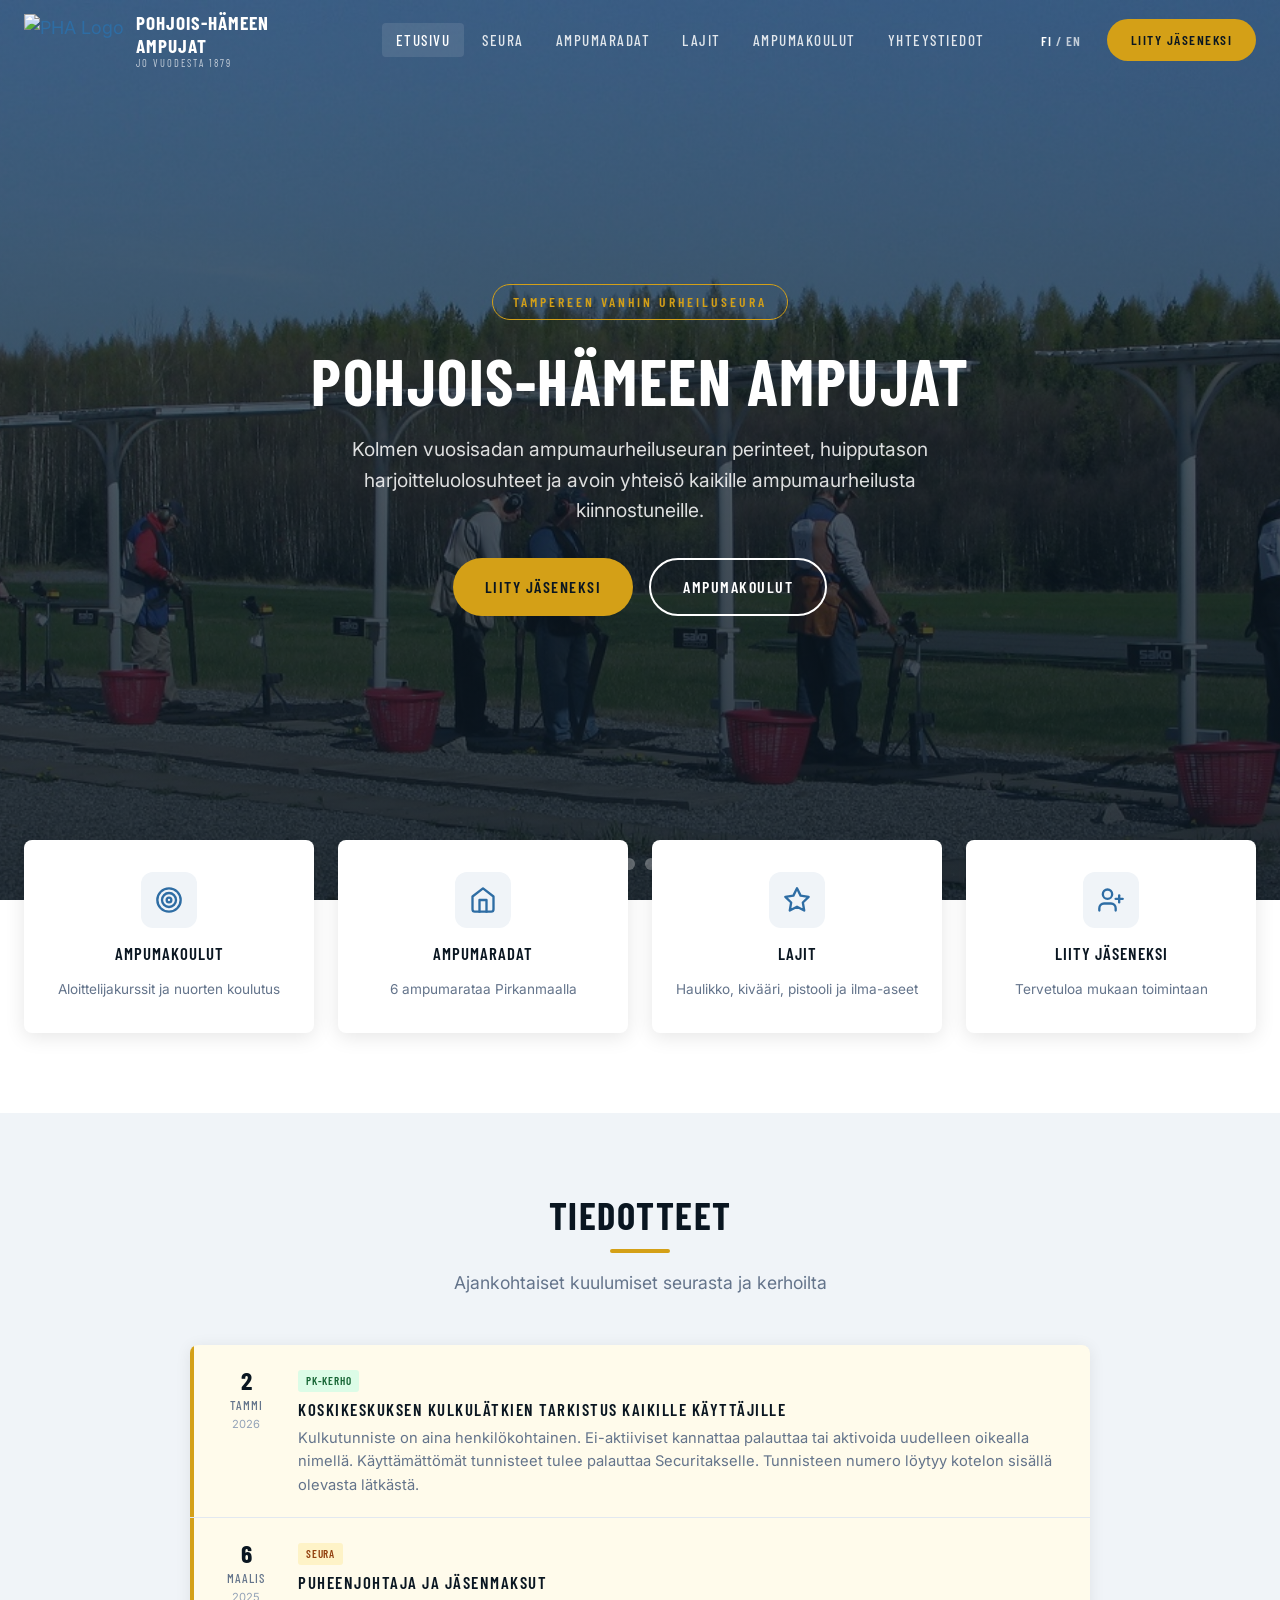
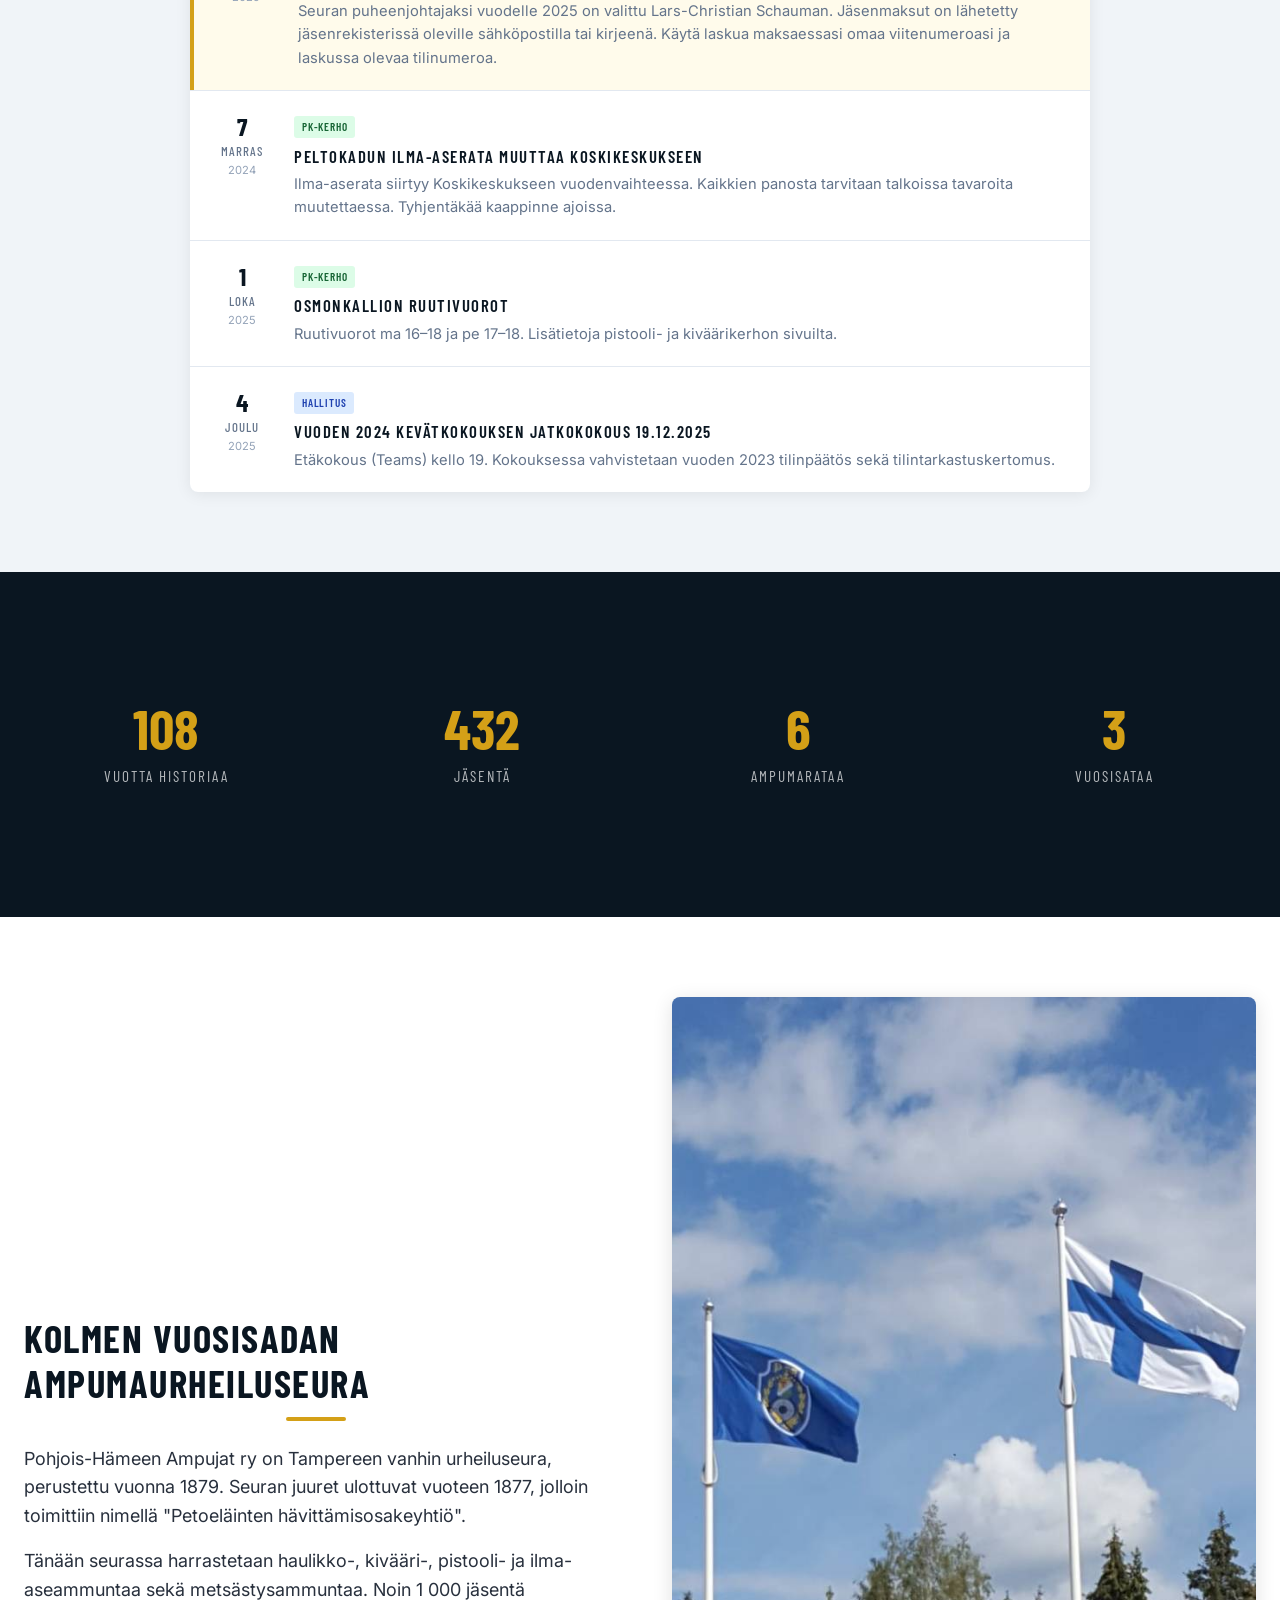
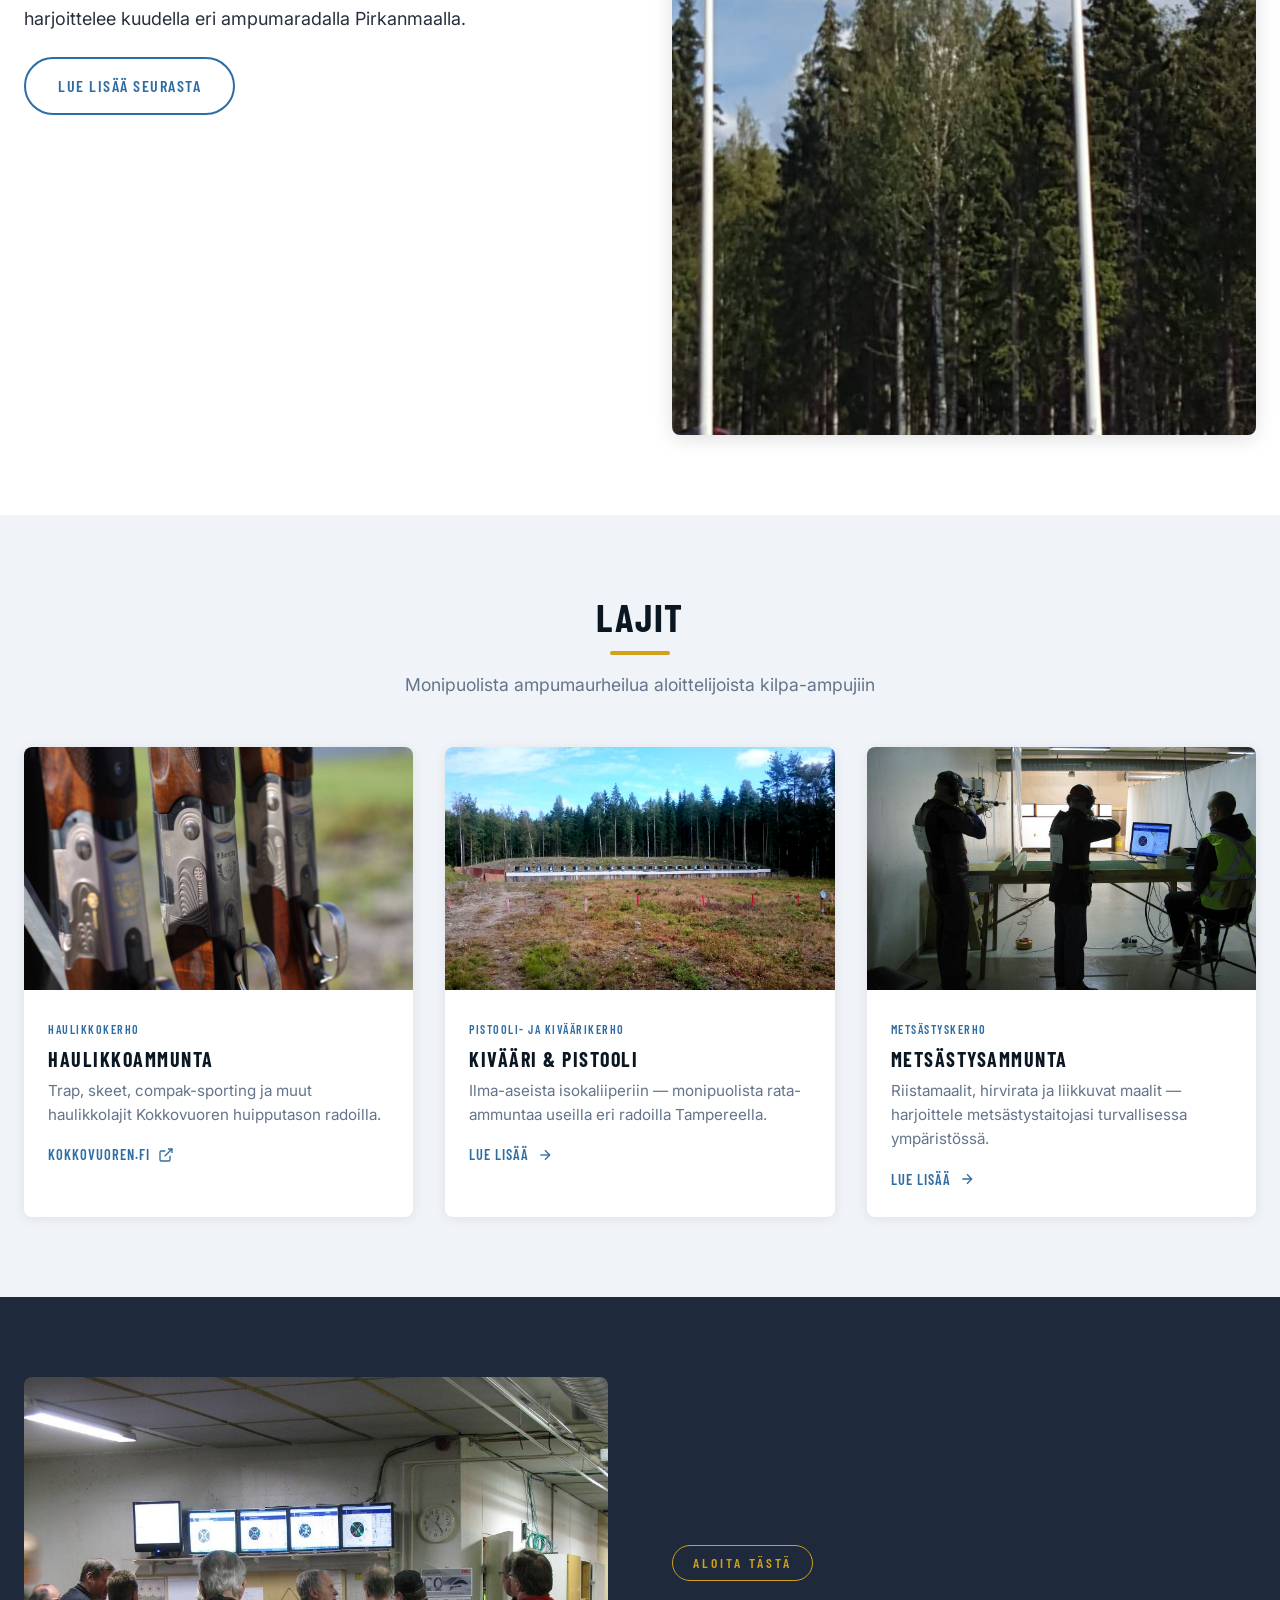
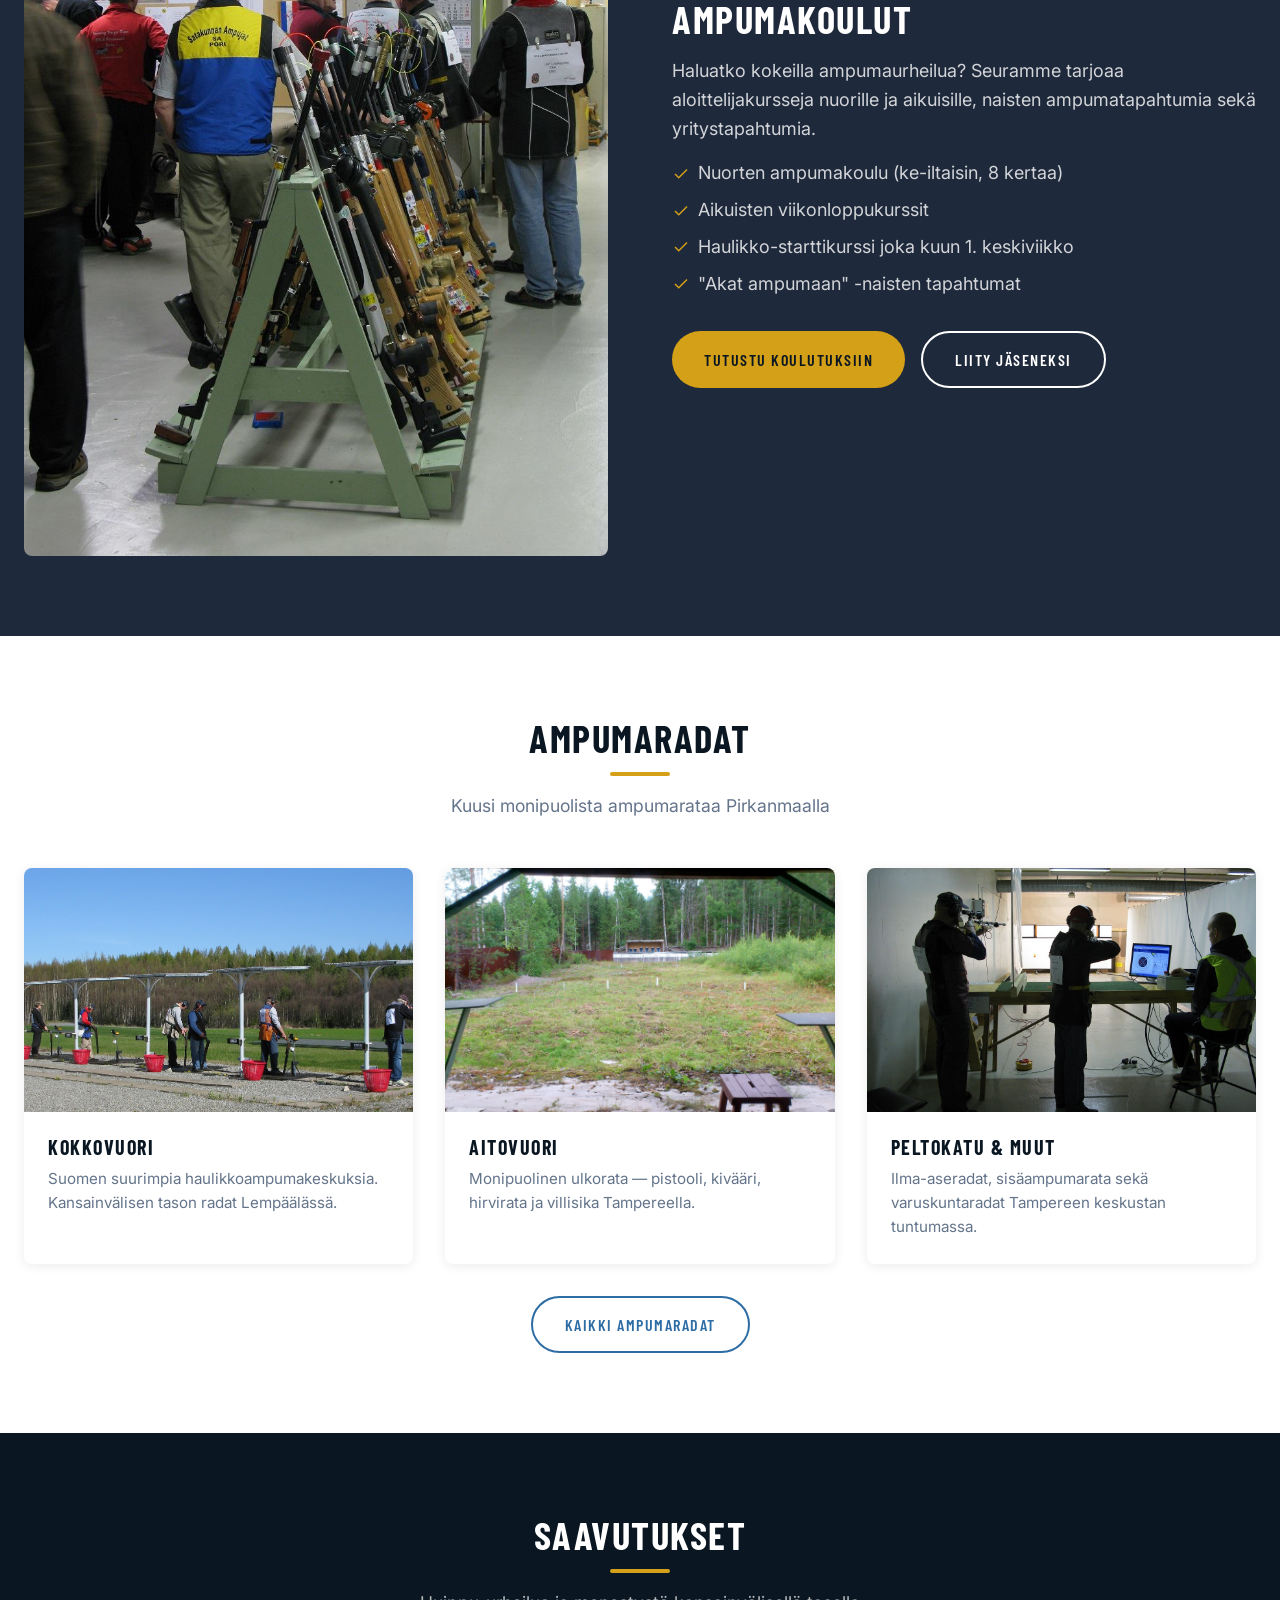
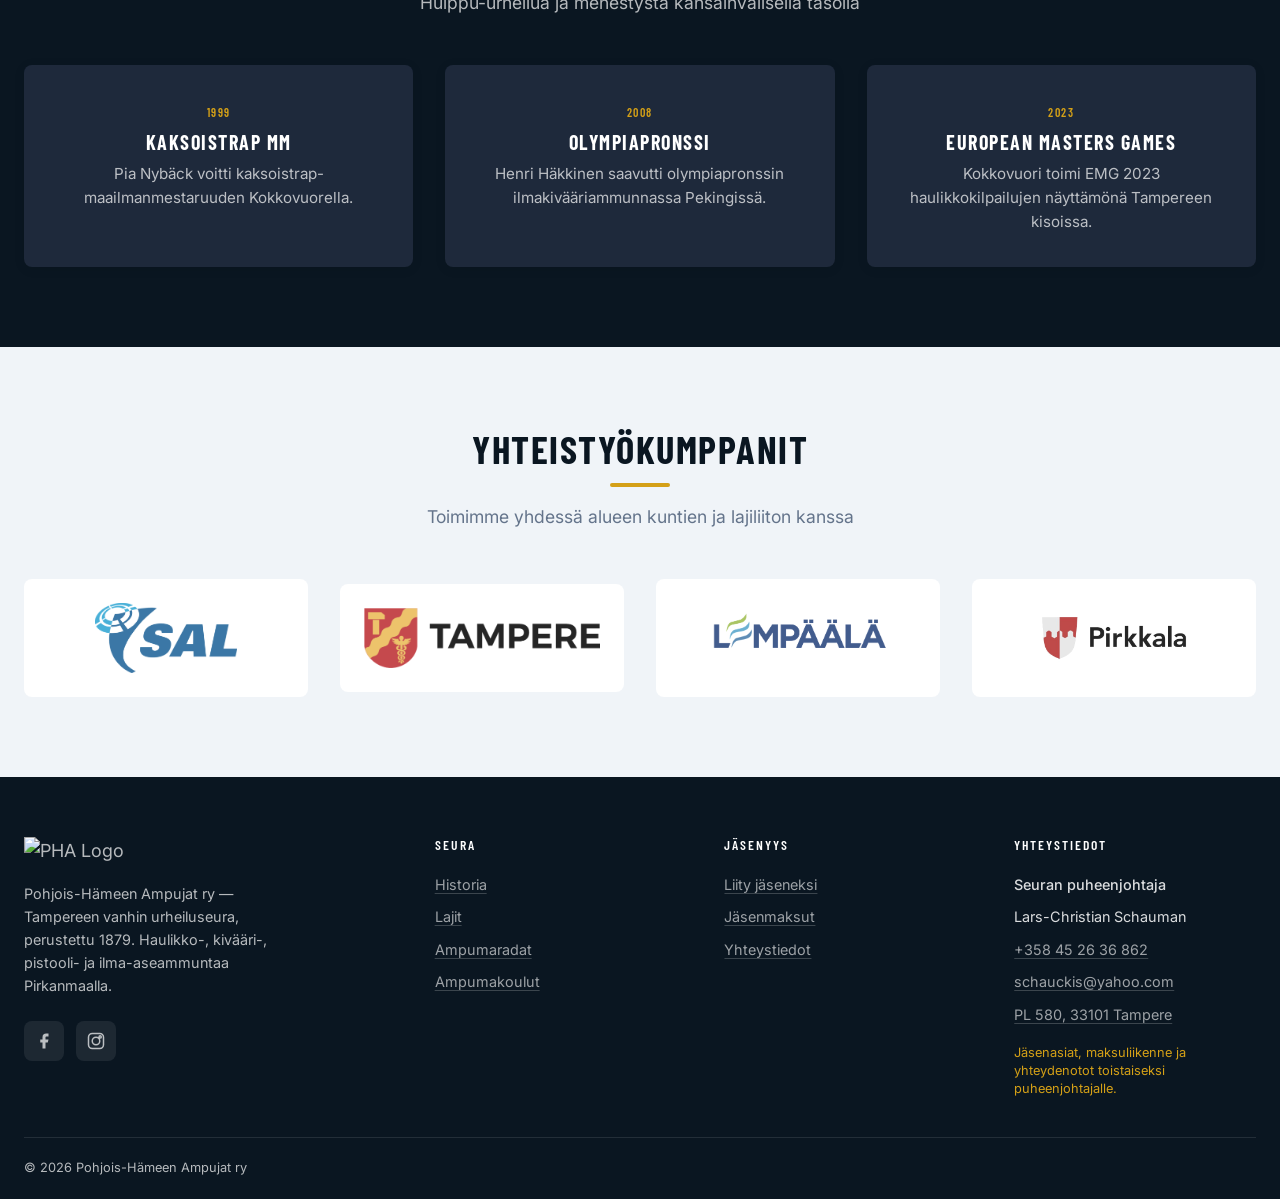
==== commit 085e3683: "Add Tiedotteet news section to homepage, fix membership page with correct fees and process - Add new" ====
--- a/index.html
+++ b/index.html
@@ -126,6 +126,83 @@
           <span class="quick-link-title">Liity jäseneksi</span>
           <span class="quick-link-text">Tervetuloa mukaan toimintaan</span>
         </a>
+      </div>
+    </div>
+  </section>
+
+  <!-- Tiedotteet / News -->
+  <section class="section section-light">
+    <div class="container">
+      <h2 class="section-title reveal">Tiedotteet</h2>
+      <p class="section-subtitle reveal">Ajankohtaiset kuulumiset seurasta ja kerhoilta</p>
+
+      <div class="news-board reveal">
+
+        <div class="news-item news-item-pinned">
+          <div class="news-date">
+            <span class="news-date-day">2</span>
+            <span class="news-date-month">Tammi</span>
+            <span class="news-date-year">2026</span>
+          </div>
+          <div class="news-body">
+            <span class="news-tag news-tag-pk">PK-kerho</span>
+            <h4>Koskikeskuksen kulkulätkien tarkistus kaikille käyttäjille</h4>
+            <p>Kulkutunniste on aina henkilökohtainen. Ei-aktiiviset kannattaa palauttaa tai aktivoida uudelleen oikealla nimellä. Käyttämättömät tunnisteet tulee palauttaa Securitakselle. Tunnisteen numero löytyy kotelon sisällä olevasta lätkästä.</p>
+          </div>
+        </div>
+
+        <div class="news-item news-item-pinned">
+          <div class="news-date">
+            <span class="news-date-day">6</span>
+            <span class="news-date-month">Maalis</span>
+            <span class="news-date-year">2025</span>
+          </div>
+          <div class="news-body">
+            <span class="news-tag news-tag-seura">Seura</span>
+            <h4>Puheenjohtaja ja jäsenmaksut</h4>
+            <p>Seuran puheenjohtajaksi vuodelle 2025 on valittu Lars-Christian Schauman. Jäsenmaksut on lähetetty jäsenrekisterissä oleville sähköpostilla tai kirjeenä. Käytä laskua maksaessasi omaa viitenumeroasi ja laskussa olevaa tilinumeroa.</p>
+          </div>
+        </div>
+
+        <div class="news-item">
+          <div class="news-date">
+            <span class="news-date-day">7</span>
+            <span class="news-date-month">Marras</span>
+            <span class="news-date-year">2024</span>
+          </div>
+          <div class="news-body">
+            <span class="news-tag news-tag-pk">PK-kerho</span>
+            <h4>Peltokadun ilma-aserata muuttaa Koskikeskukseen</h4>
+            <p>Ilma-aserata siirtyy Koskikeskukseen vuodenvaihteessa. Kaikkien panosta tarvitaan talkoissa tavaroita muutettaessa. Tyhjentäkää kaappinne ajoissa.</p>
+          </div>
+        </div>
+
+        <div class="news-item">
+          <div class="news-date">
+            <span class="news-date-day">1</span>
+            <span class="news-date-month">Loka</span>
+            <span class="news-date-year">2025</span>
+          </div>
+          <div class="news-body">
+            <span class="news-tag news-tag-pk">PK-kerho</span>
+            <h4>Osmonkallion ruutivuorot</h4>
+            <p>Ruutivuorot ma 16–18 ja pe 17–18. Lisätietoja pistooli- ja kiväärikerhon sivuilta.</p>
+          </div>
+        </div>
+
+        <div class="news-item">
+          <div class="news-date">
+            <span class="news-date-day">4</span>
+            <span class="news-date-month">Joulu</span>
+            <span class="news-date-year">2025</span>
+          </div>
+          <div class="news-body">
+            <span class="news-tag news-tag-hallitus">Hallitus</span>
+            <h4>Vuoden 2024 kevätkokouksen jatkokokous 19.12.2025</h4>
+            <p>Etäkokous (Teams) kello 19. Kokouksessa vahvistetaan vuoden 2023 tilinpäätös sekä tilintarkastuskertomus.</p>
+          </div>
+        </div>
+
       </div>
     </div>
   </section>
--- a/css/style.css
+++ b/css/style.css
@@ -1212,6 +1212,116 @@
   color: #64748b;
 }
 
+/* ---------- News / Tiedotteet ---------- */
+.news-board {
+  max-width: 900px;
+  margin: 0 auto;
+  display: flex;
+  flex-direction: column;
+  gap: 1px;
+  background: #e2e8f0;
+  border-radius: var(--card-radius);
+  overflow: hidden;
+  box-shadow: 0 2px 16px rgba(0, 0, 0, 0.08);
+}
+
+.news-item {
+  display: grid;
+  grid-template-columns: auto 1fr;
+  gap: 1.5rem;
+  padding: 1.25rem 1.5rem;
+  background: var(--white);
+  transition: background var(--transition);
+}
+
+.news-item:hover {
+  background: #f8fafc;
+}
+
+.news-item-pinned {
+  background: #fffbeb;
+  border-left: 4px solid var(--gold);
+}
+
+.news-item-pinned:hover {
+  background: #fef9e0;
+}
+
+.news-date {
+  display: flex;
+  flex-direction: column;
+  align-items: center;
+  justify-content: flex-start;
+  min-width: 56px;
+  padding-top: 2px;
+}
+
+.news-date-day {
+  font-family: "Barlow Condensed", sans-serif;
+  font-weight: 700;
+  font-size: 1.6rem;
+  line-height: 1;
+  color: var(--dark);
+}
+
+.news-date-month {
+  font-family: "Barlow Condensed", sans-serif;
+  font-weight: 500;
+  font-size: 0.8rem;
+  text-transform: uppercase;
+  letter-spacing: 1px;
+  color: #64748b;
+  margin-top: 2px;
+}
+
+.news-date-year {
+  font-size: 0.7rem;
+  color: #94a3b8;
+  margin-top: 1px;
+}
+
+.news-body h4 {
+  font-family: "Barlow Condensed", sans-serif;
+  font-weight: 600;
+  font-size: 1.05rem;
+  color: var(--dark);
+  line-height: 1.35;
+  margin-bottom: 0.35rem;
+}
+
+.news-body p {
+  font-size: 0.92rem;
+  color: #64748b;
+  line-height: 1.6;
+}
+
+.news-tag {
+  display: inline-block;
+  font-family: "Barlow Condensed", sans-serif;
+  font-size: 0.7rem;
+  font-weight: 600;
+  text-transform: uppercase;
+  letter-spacing: 0.8px;
+  padding: 2px 8px;
+  border-radius: 3px;
+  margin-bottom: 0.4rem;
+}
+
+.news-tag-hallitus {
+  background: #dbeafe;
+  color: #1e40af;
+}
+
+.news-tag-pk {
+  background: #dcfce7;
+  color: #166534;
+}
+
+.news-tag-seura {
+  background: #fef3c7;
+  color: #92400e;
+}
+
 /* ---------- Partners ---------- */
 .partners-grid {
   display: grid;
@@ -1590,6 +1700,19 @@
     max-width: 300px;
     justify-content: center;
   }
+
+  .news-item {
+    grid-template-columns: 1fr;
+    gap: 0.5rem;
+  }
+  .news-date {
+    flex-direction: row;
+    gap: 0.5rem;
+    align-items: baseline;
+  }
+  .news-date-day {
+    font-size: 1.1rem;
+  }
 }
 
 @media (max-width: 480px) {
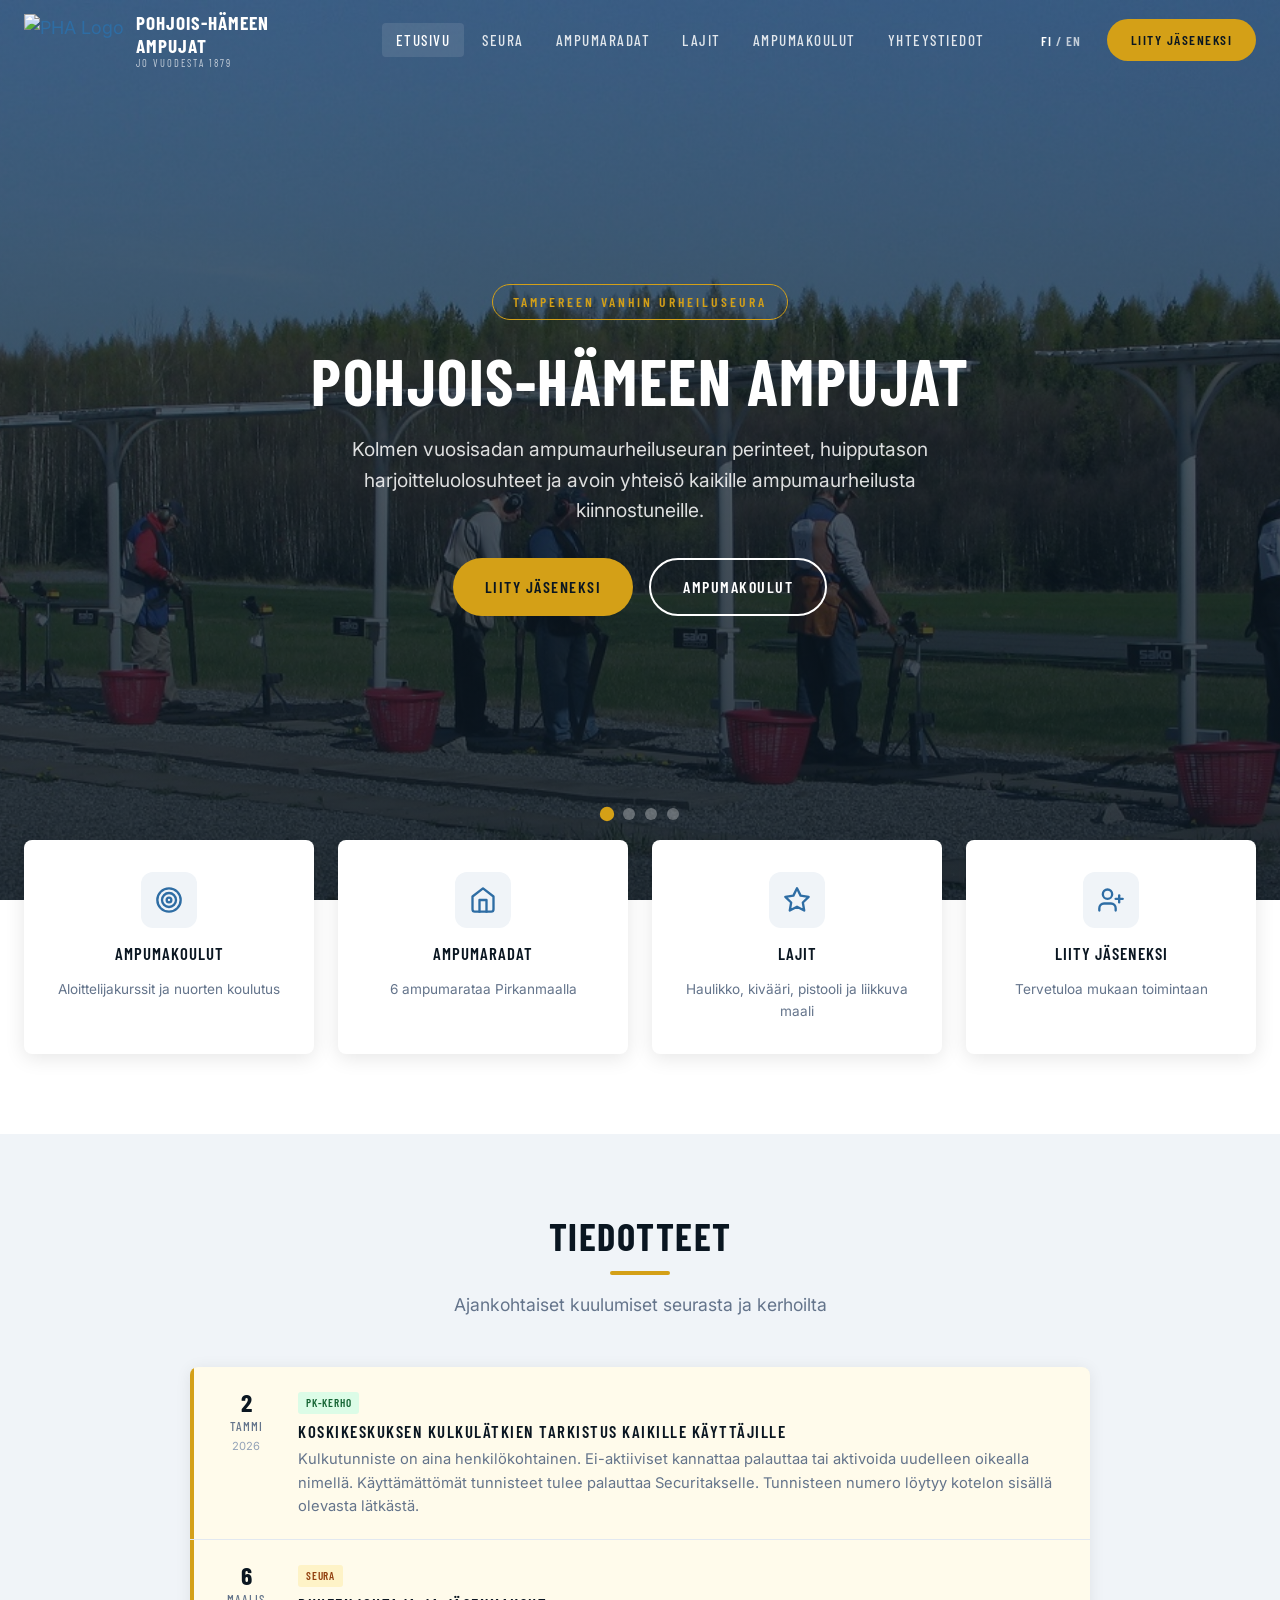
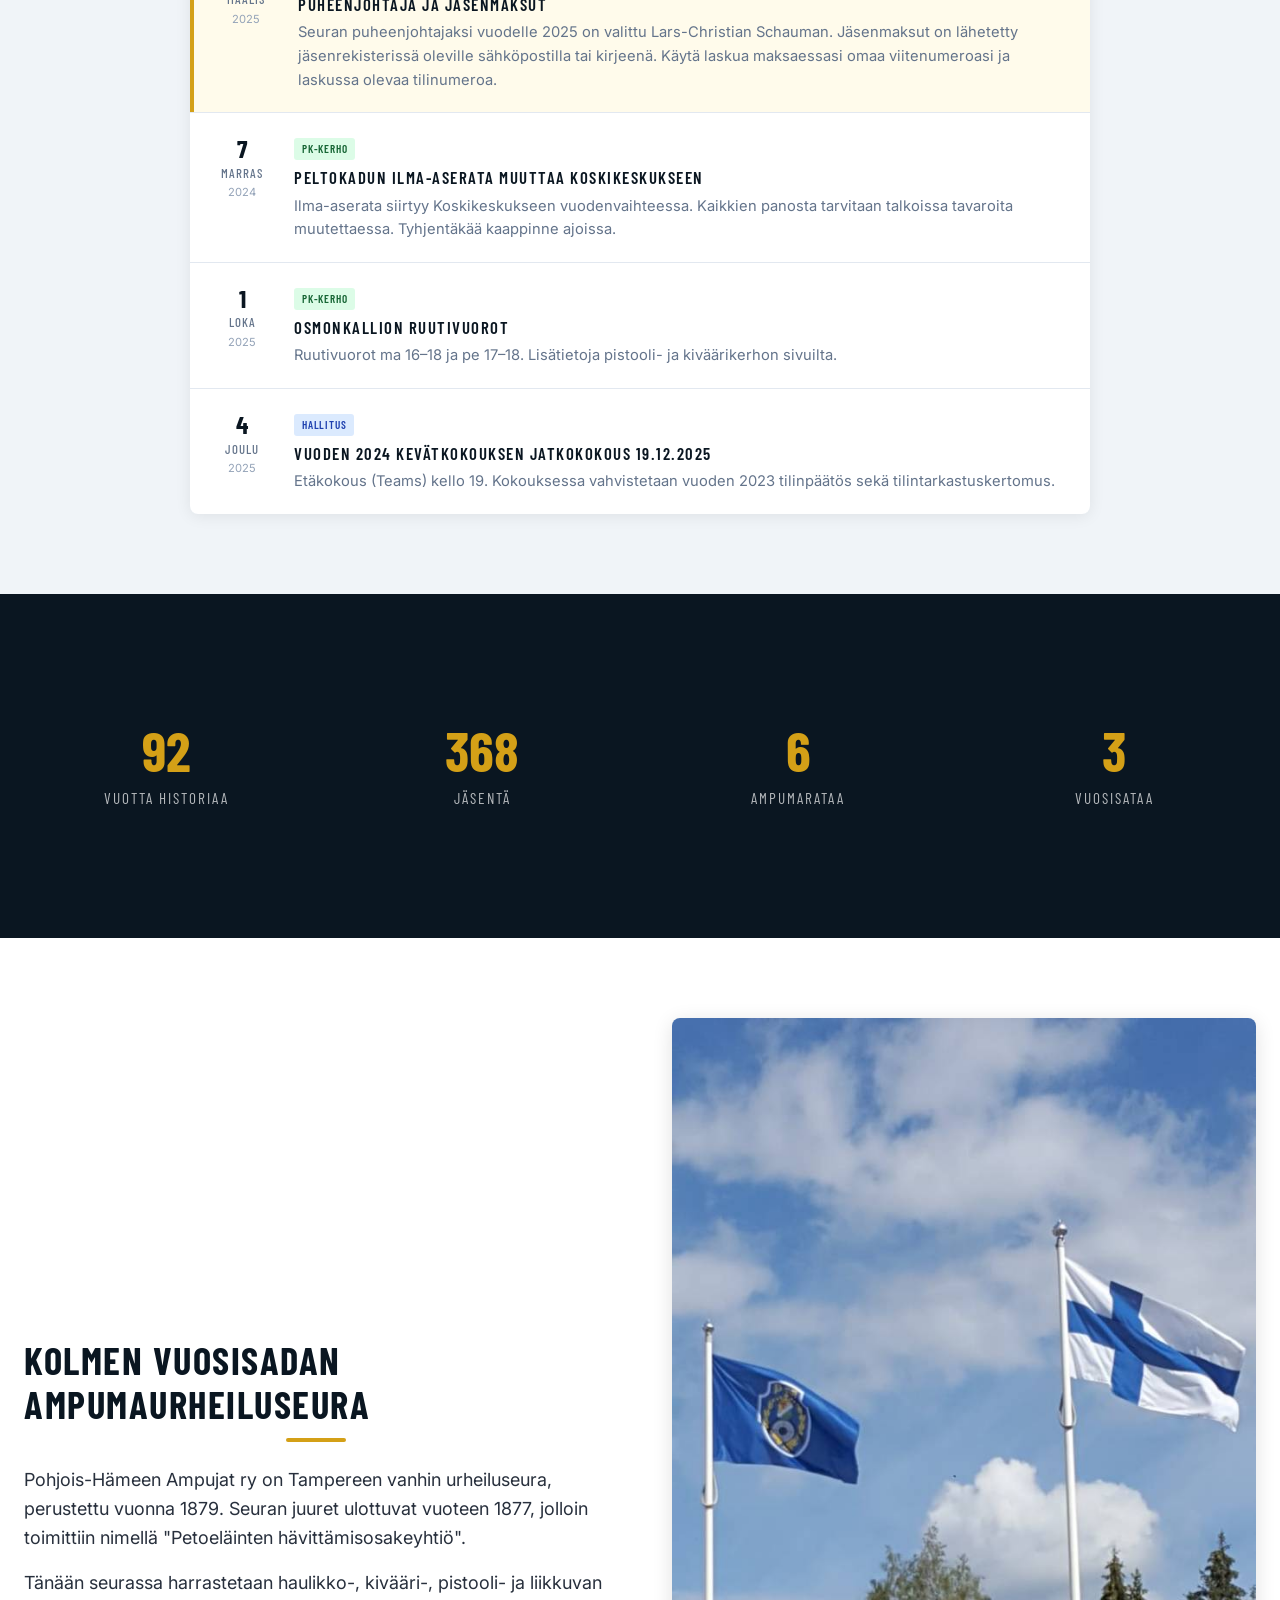
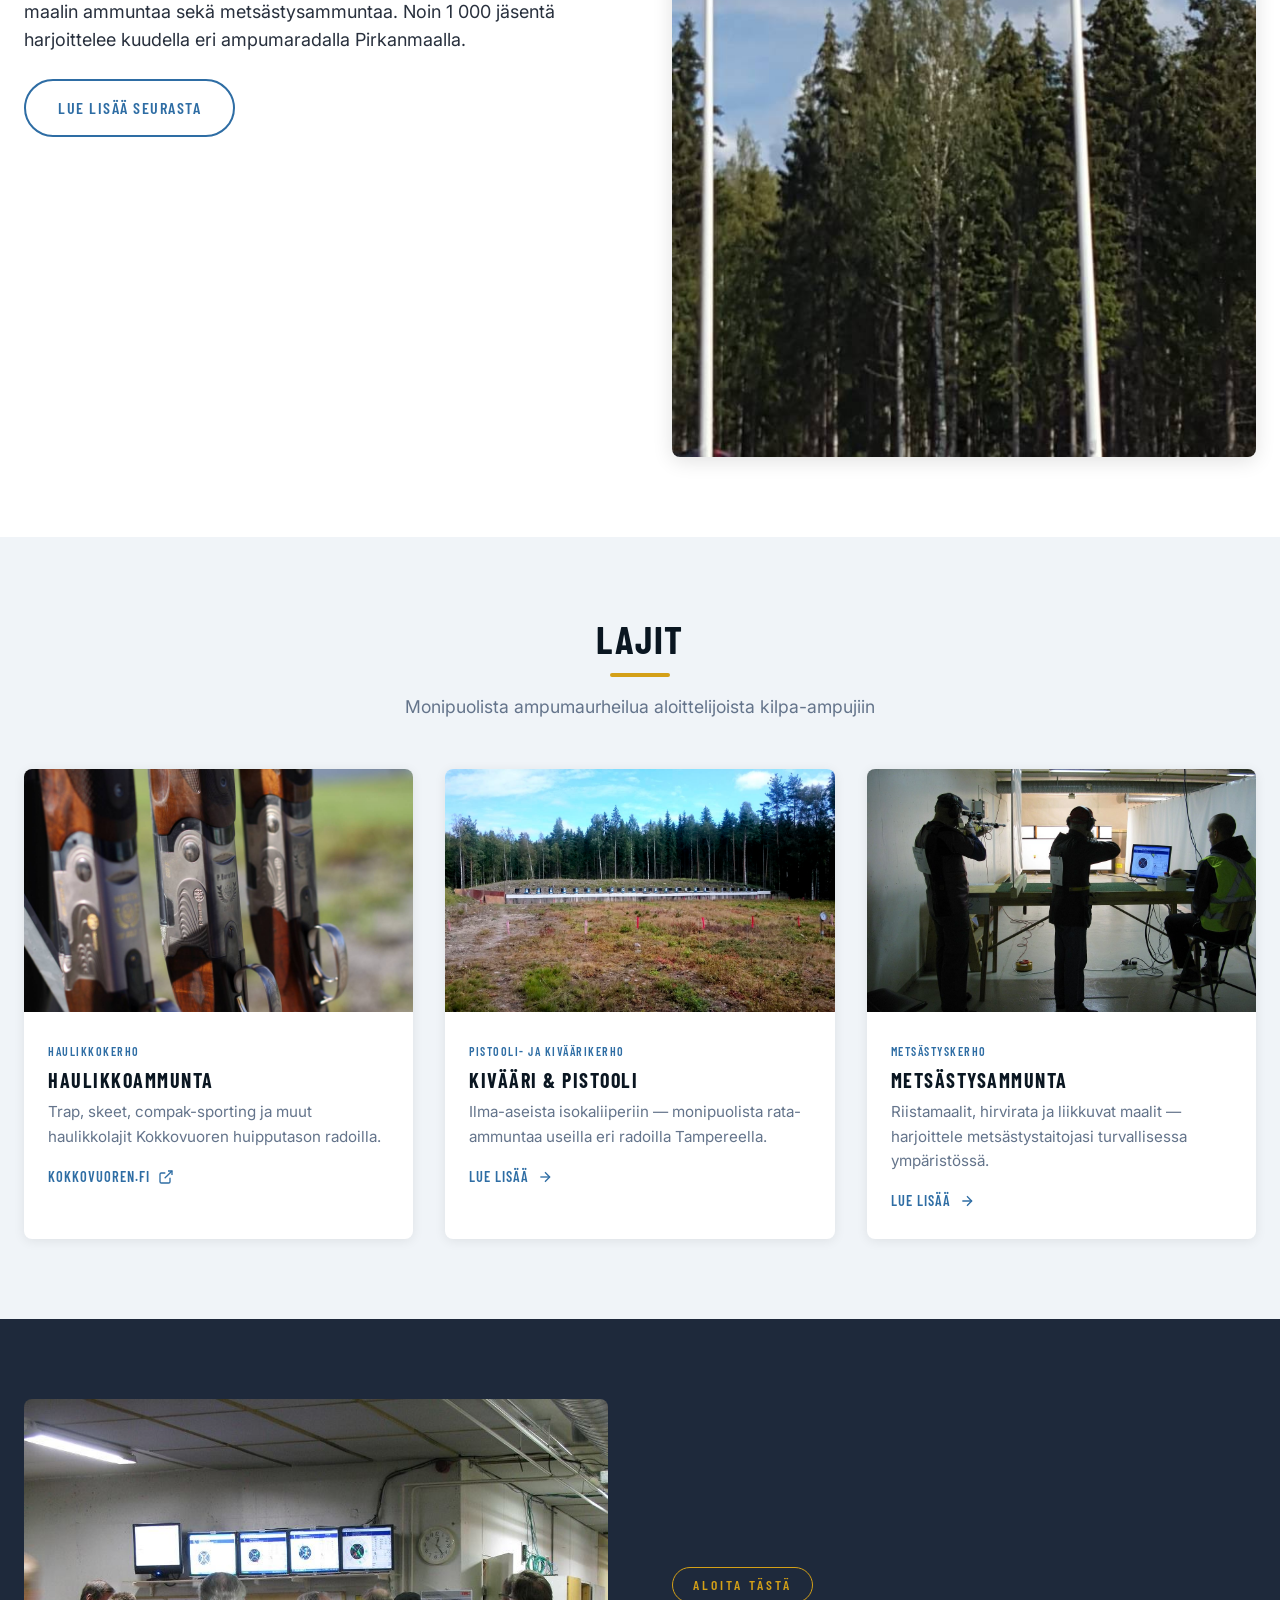
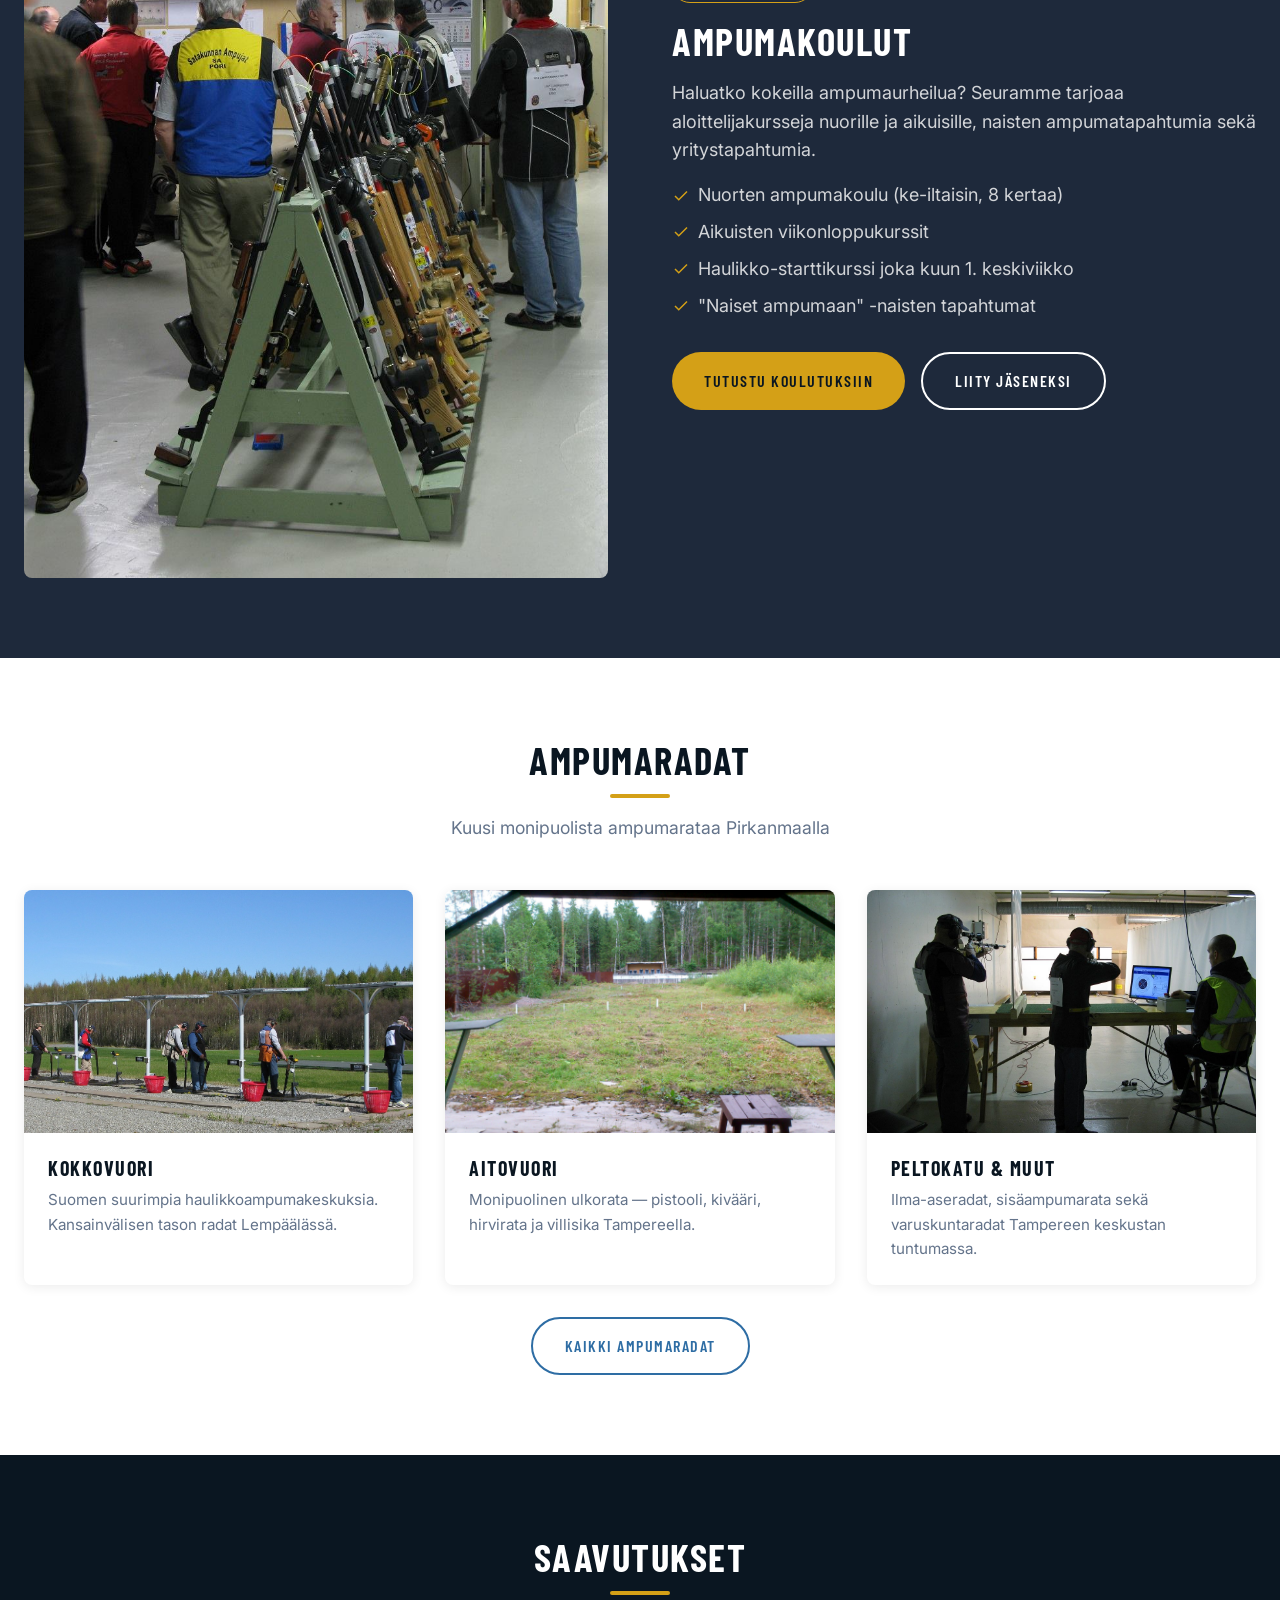
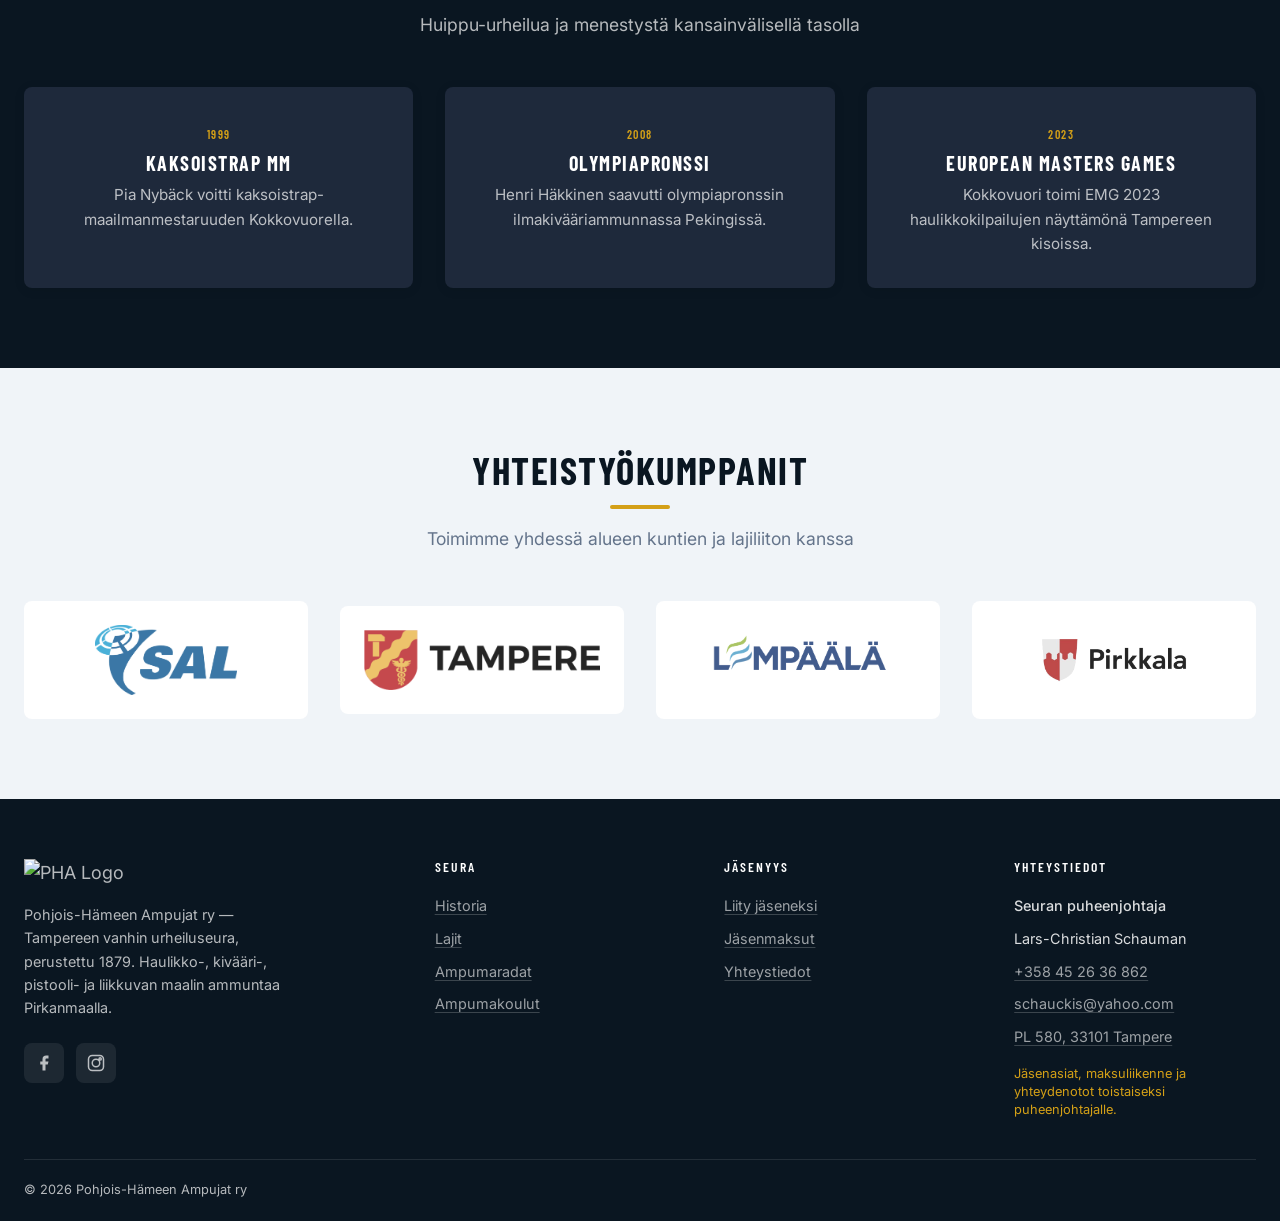
==== commit c6cede83: "Replace "Akat ampumaan" with "Naiset ampumaan" and "ilma-aseet" with "liikkuva maali" in discipline " ====
--- a/index.html
+++ b/index.html
@@ -4,7 +4,7 @@
   <meta charset="UTF-8">
   <meta name="viewport" content="width=device-width, initial-scale=1.0">
   <title>Pohjois-Hämeen Ampujat — Jo vuodesta 1879</title>
-  <meta name="description" content="Pohjois-Hämeen Ampujat ry — Tampereen vanhin urheiluseura. Haulikko, kivääri, pistooli ja ilma-aseet. Liity jäseneksi!">
+  <meta name="description" content="Pohjois-Hämeen Ampujat ry — Tampereen vanhin urheiluseura. Haulikko, kivääri, pistooli ja liikkuva maali. Liity jäseneksi!">
   <link rel="preconnect" href="https://fonts.googleapis.com">
   <link rel="preconnect" href="https://fonts.gstatic.com" crossorigin>
   <link href="https://fonts.googleapis.com/css2?family=Barlow+Condensed:ital,wght@0,400;0,500;0,600;0,700;1,700&family=Inter:wght@400;500;600&display=swap" rel="stylesheet">
@@ -117,7 +117,7 @@
             <svg width="28" height="28" viewBox="0 0 24 24" fill="none" stroke="currentColor" stroke-width="2" stroke-linecap="round" stroke-linejoin="round"><polygon points="12 2 15.09 8.26 22 9.27 17 14.14 18.18 21.02 12 17.77 5.82 21.02 7 14.14 2 9.27 8.91 8.26 12 2"/></svg>
           </div>
           <span class="quick-link-title">Lajit</span>
-          <span class="quick-link-text">Haulikko, kivääri, pistooli ja ilma-aseet</span>
+          <span class="quick-link-text">Haulikko, kivääri, pistooli ja liikkuva maali</span>
         </a>
         <a href="jaseneksi.html" class="quick-link reveal">
           <div class="quick-link-icon">
@@ -243,7 +243,7 @@
             Pohjois-Hämeen Ampujat ry on Tampereen vanhin urheiluseura, perustettu vuonna 1879. Seuran juuret ulottuvat vuoteen 1877, jolloin toimittiin nimellä "Petoeläinten hävittämisosakeyhtiö".
           </p>
           <p style="margin-top: 1rem;">
-            Tänään seurassa harrastetaan haulikko-, kivääri-, pistooli- ja ilma-aseammuntaa sekä metsästysammuntaa. Noin 1 000 jäsentä harjoittelee kuudella eri ampumaradalla Pirkanmaalla.
+            Tänään seurassa harrastetaan haulikko-, kivääri-, pistooli- ja liikkuvan maalin ammuntaa sekä metsästysammuntaa. Noin 1 000 jäsentä harjoittelee kuudella eri ampumaradalla Pirkanmaalla.
           </p>
           <a href="seura.html" class="btn btn-outline mt-3">Lue lisää seurasta</a>
         </div>
@@ -337,7 +337,7 @@
             </li>
             <li style="display: flex; align-items: center; gap: 0.5rem;">
               <svg width="18" height="18" viewBox="0 0 24 24" fill="none" stroke="#D4A017" stroke-width="2"><polyline points="20 6 9 17 4 12"/></svg>
-              "Akat ampumaan" -naisten tapahtumat
+              "Naiset ampumaan" -naisten tapahtumat
             </li>
           </ul>
           <div style="margin-top: 2rem; display: flex; gap: 1rem; flex-wrap: wrap;">
@@ -452,7 +452,7 @@
       <div class="footer-grid">
         <div class="footer-brand">
           <img src="logo/PHA-logo-2016-remastered.png" alt="PHA Logo">
-          <p>Pohjois-Hämeen Ampujat ry — Tampereen vanhin urheiluseura, perustettu 1879. Haulikko-, kivääri-, pistooli- ja ilma-aseammuntaa Pirkanmaalla.</p>
+          <p>Pohjois-Hämeen Ampujat ry — Tampereen vanhin urheiluseura, perustettu 1879. Haulikko-, kivääri-, pistooli- ja liikkuvan maalin ammuntaa Pirkanmaalla.</p>
           <div class="footer-social">
             <a href="https://www.facebook.com/pohjoishameenampujat" target="_blank" rel="noopener" aria-label="Facebook">
               <svg width="18" height="18" viewBox="0 0 24 24" fill="currentColor"><path d="M18 2h-3a5 5 0 00-5 5v3H7v4h3v8h4v-8h3l1-4h-4V7a1 1 0 011-1h3z"/></svg>
--- a/css/style.css
+++ b/css/style.css
@@ -538,7 +538,7 @@
 
 .hero-indicators {
   position: absolute;
-  bottom: 30px;
+  bottom: 80px;
   left: 50%;
   transform: translateX(-50%);
   z-index: 2;
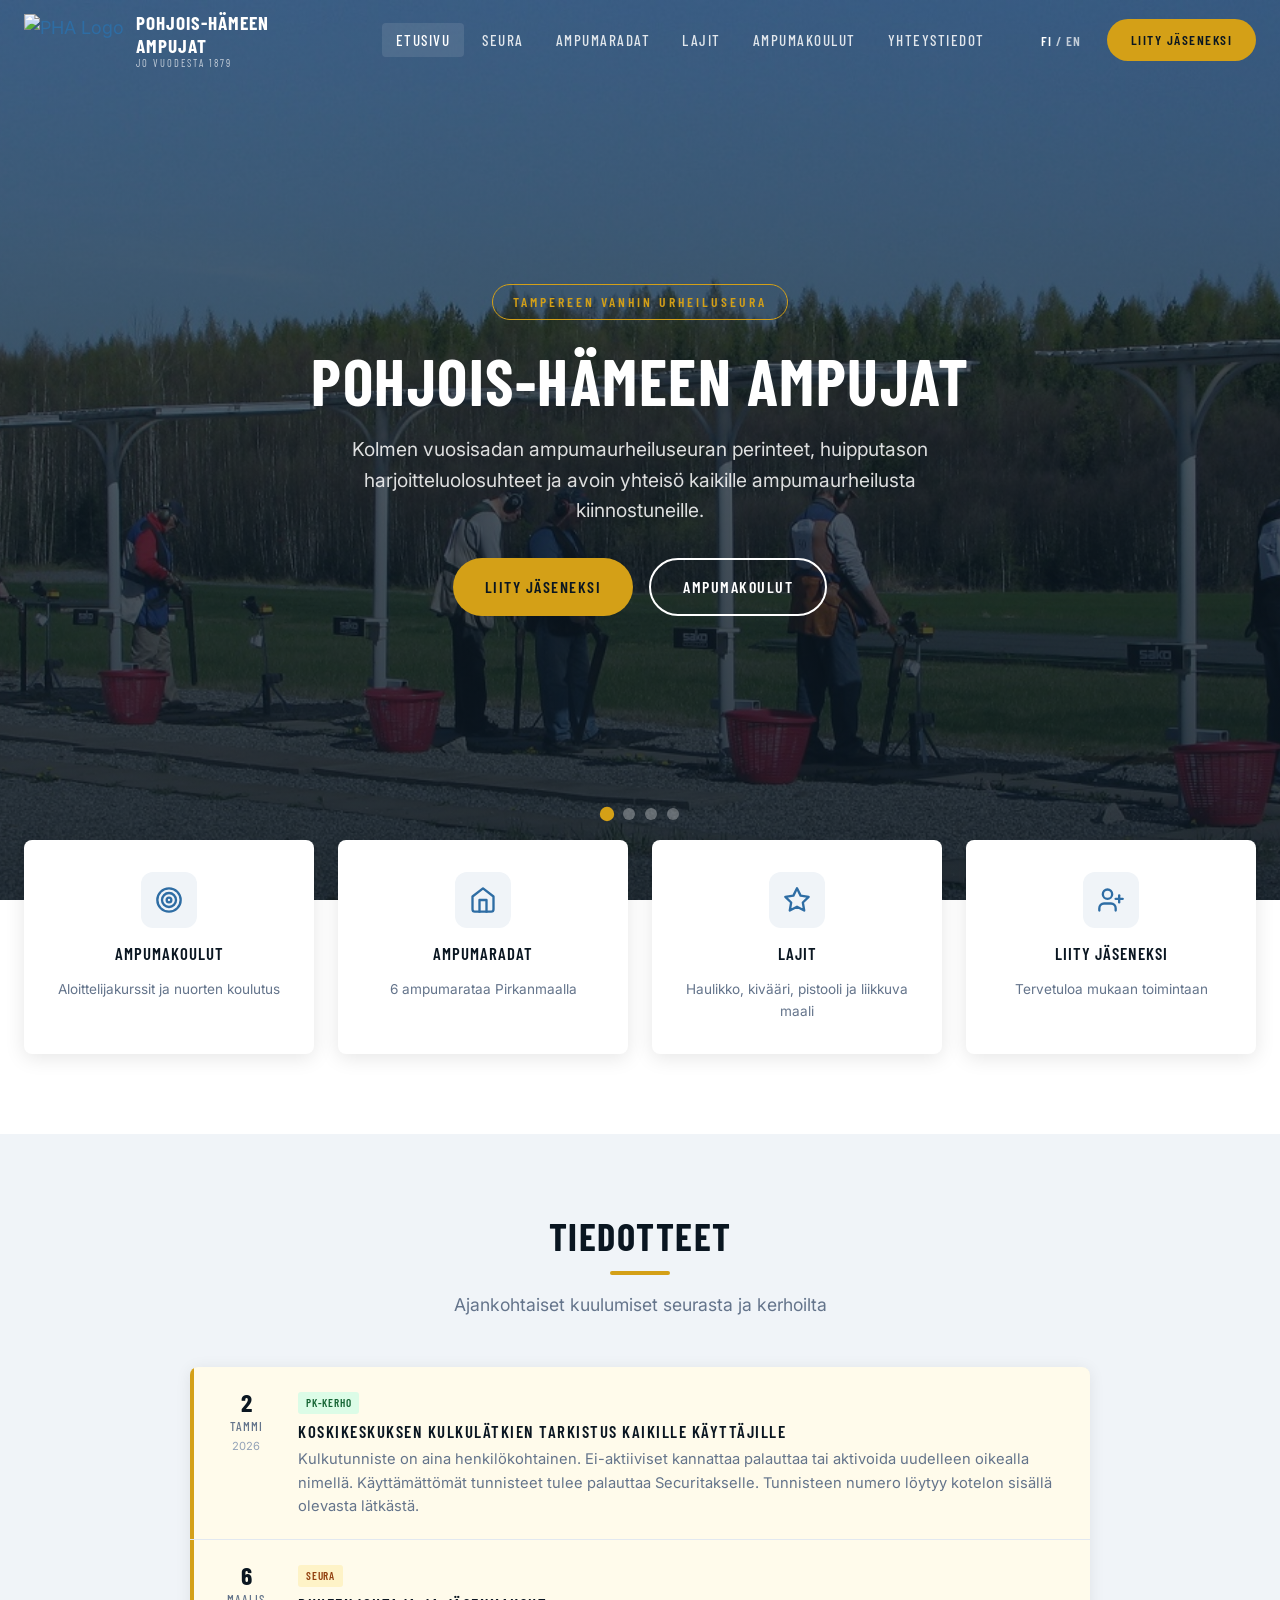
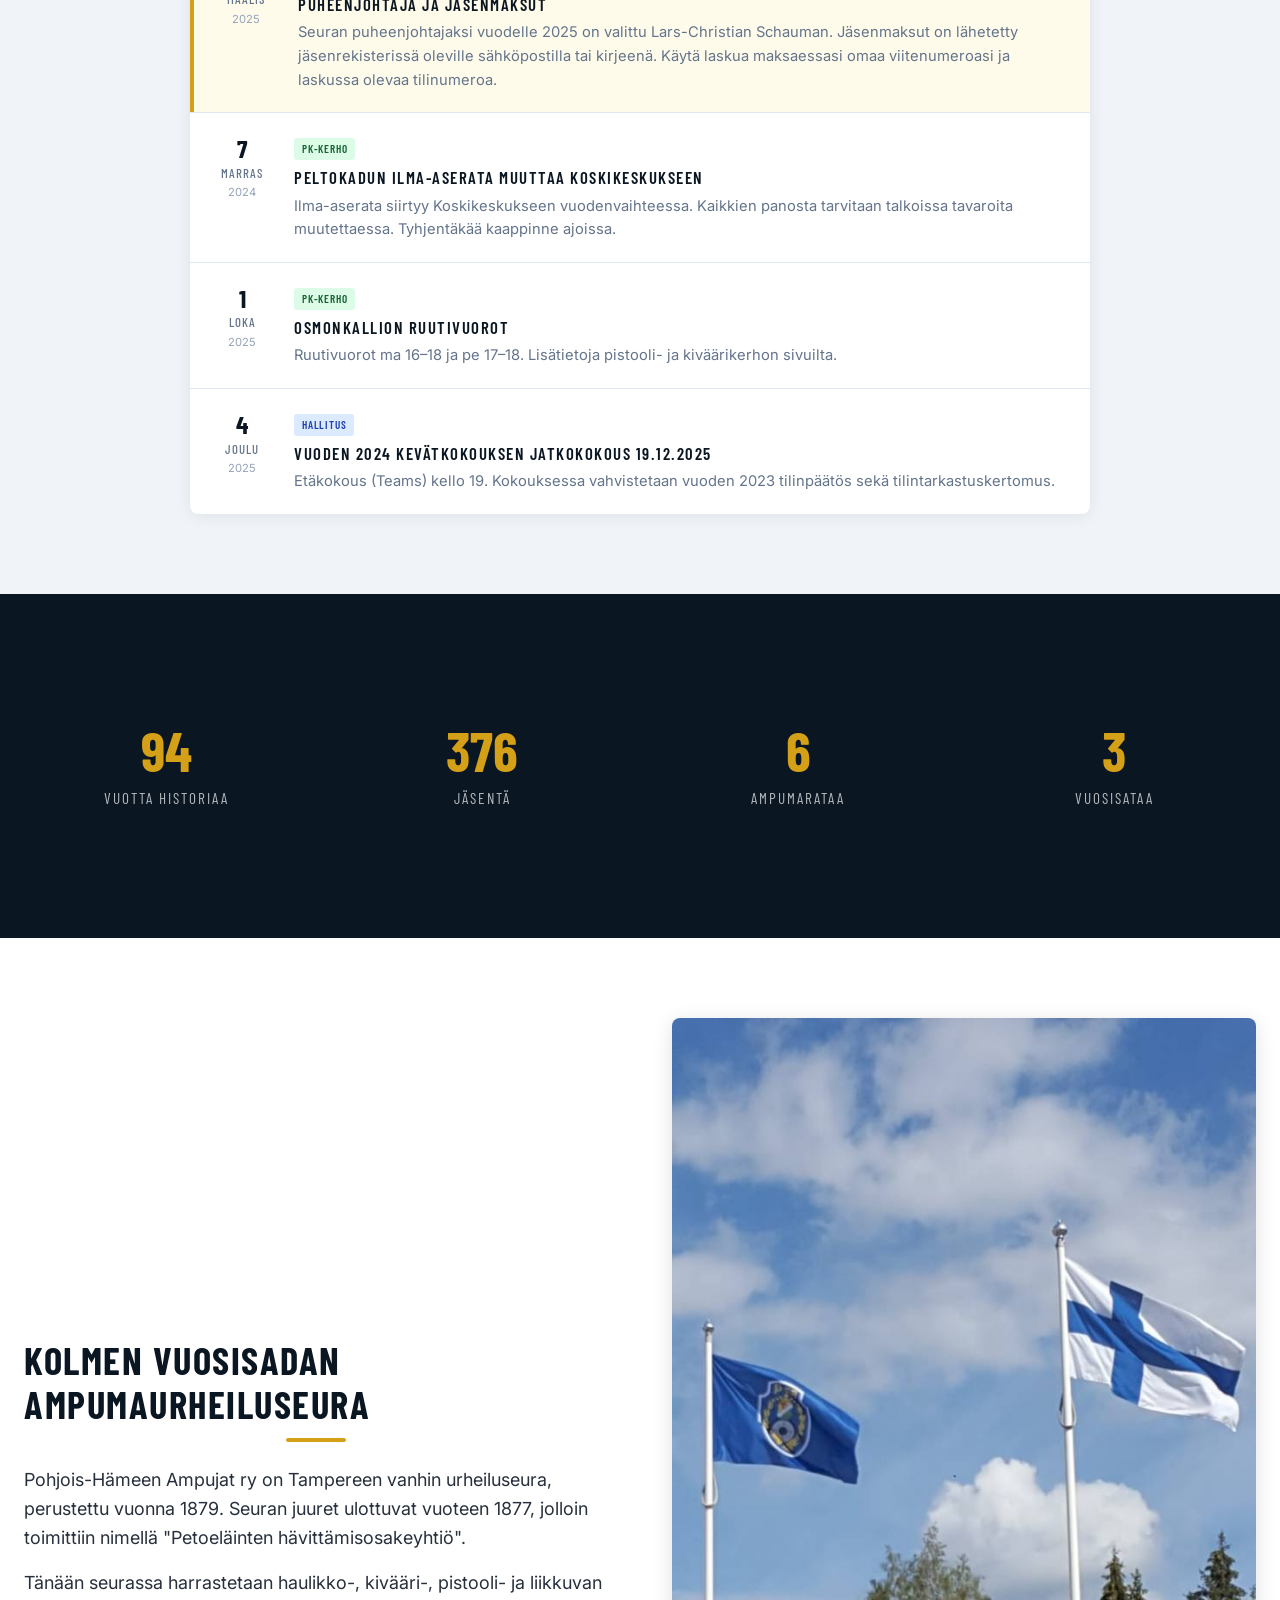
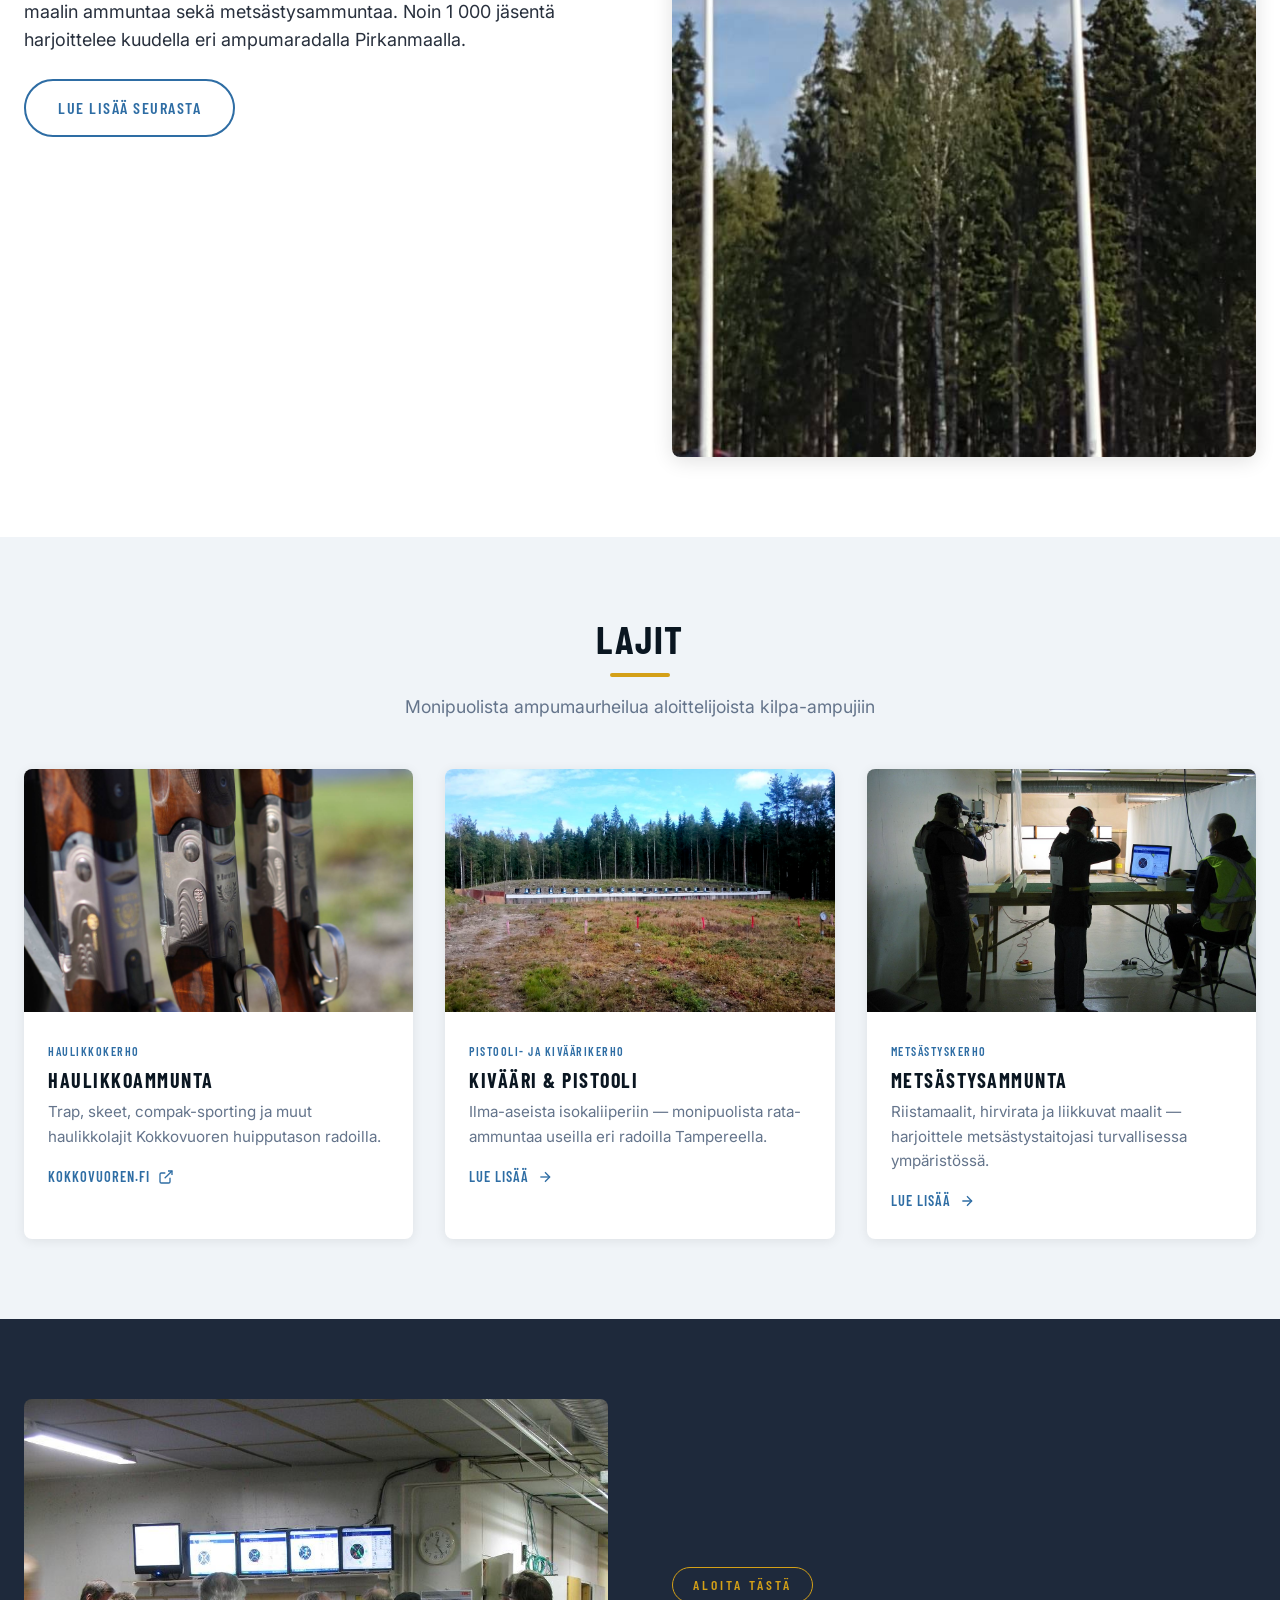
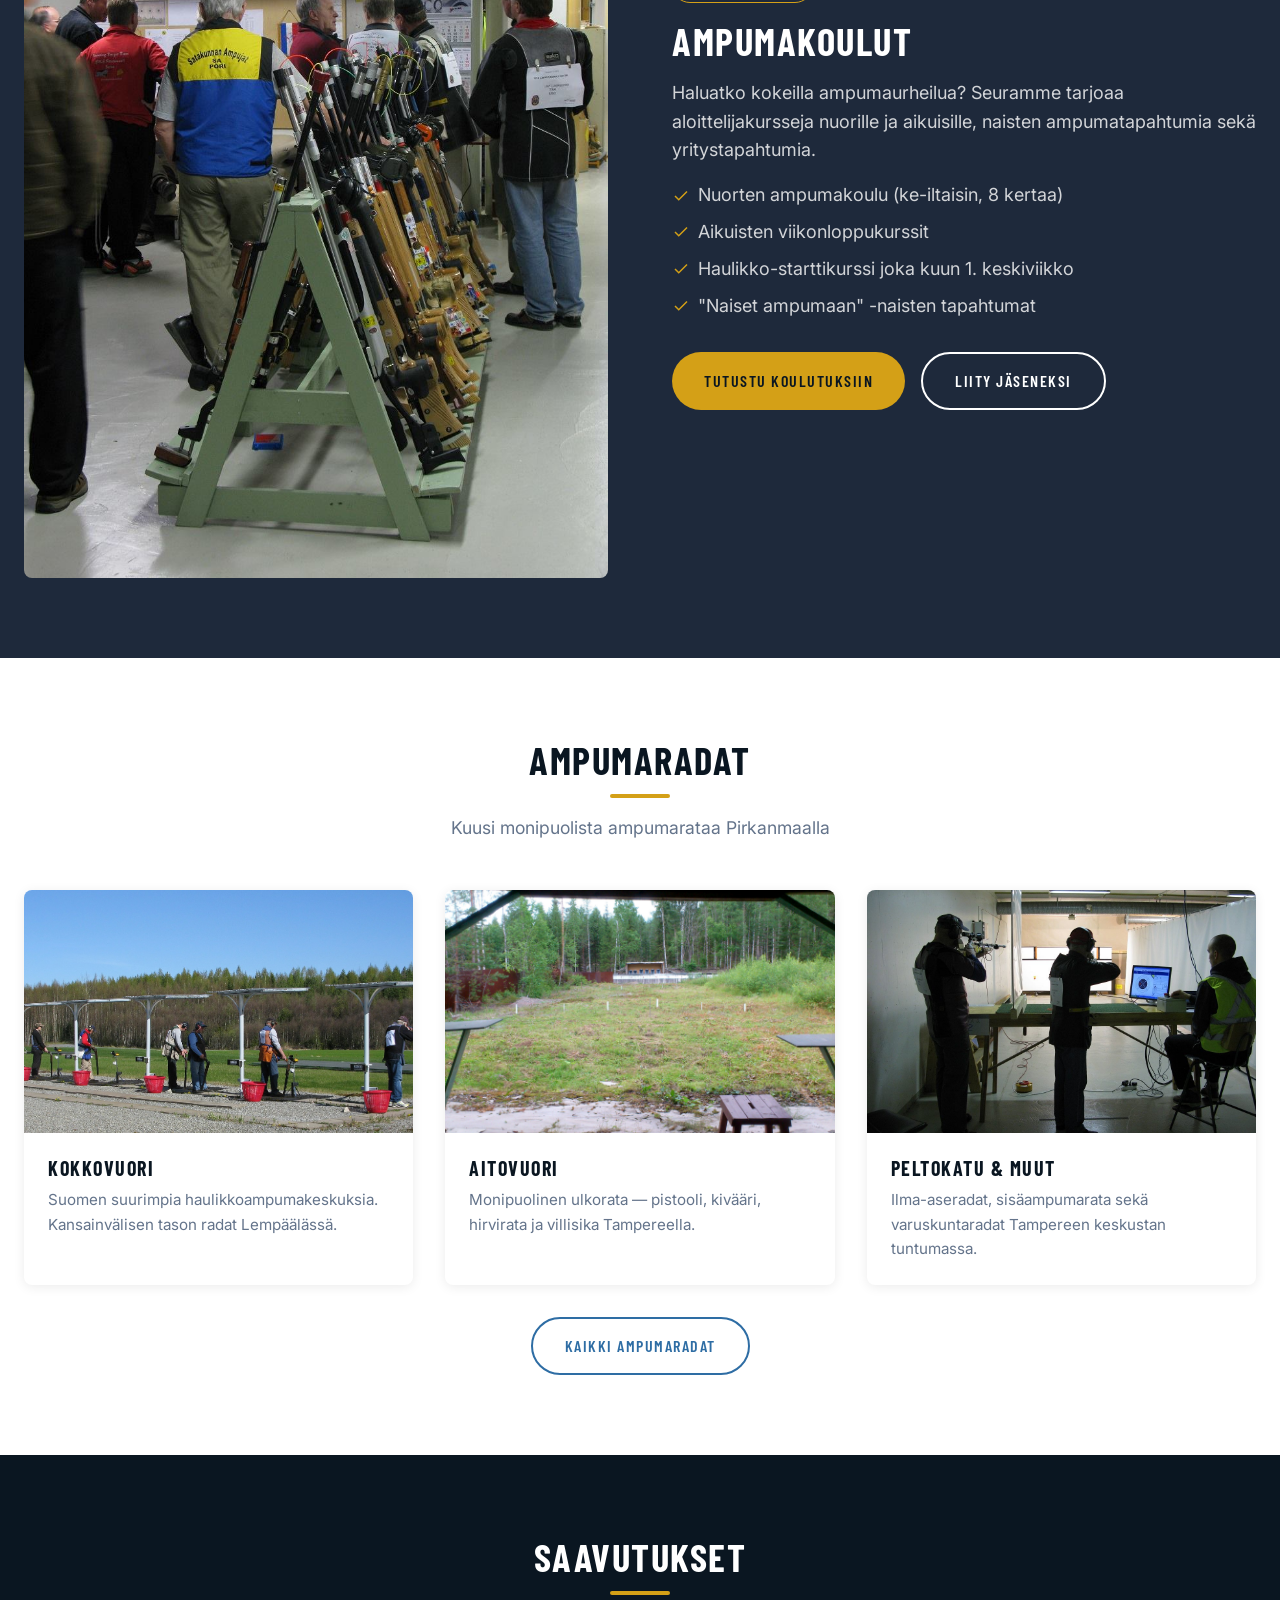
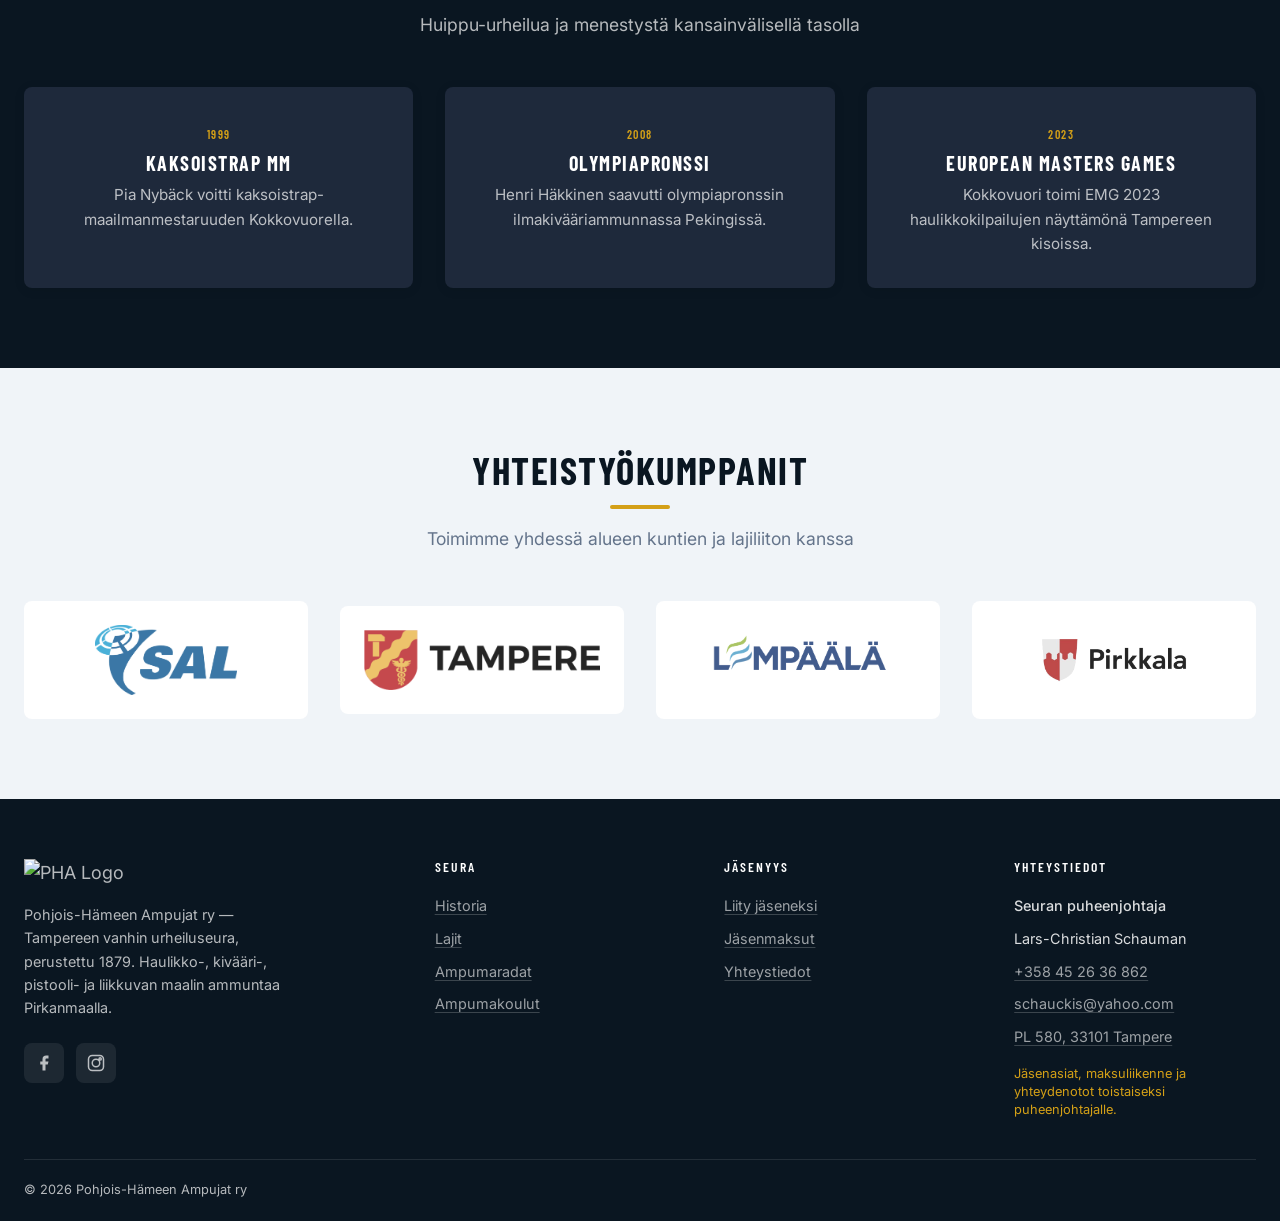
==== commit 52aedc2b: "Use smaller logo (230KB) instead of full-size (9.2MB) in navbars and footers Co-Authored-By: Claude " ====
--- a/index.html
+++ b/index.html
@@ -16,7 +16,7 @@
   <header class="header">
     <div class="header-inner">
       <a href="index.html" class="header-logo">
-        <img src="logo/PHA-logo-2016-remastered.png" alt="PHA Logo">
+        <img src="logo/PHA-logo-2016-remastered-small.png" alt="PHA Logo">
         <div class="header-logo-text">
           Pohjois-Hämeen<br>Ampujat
           <small>Jo vuodesta 1879</small>
@@ -451,7 +451,7 @@
     <div class="container">
       <div class="footer-grid">
         <div class="footer-brand">
-          <img src="logo/PHA-logo-2016-remastered.png" alt="PHA Logo">
+          <img src="logo/PHA-logo-2016-remastered-small.png" alt="PHA Logo">
           <p>Pohjois-Hämeen Ampujat ry — Tampereen vanhin urheiluseura, perustettu 1879. Haulikko-, kivääri-, pistooli- ja liikkuvan maalin ammuntaa Pirkanmaalla.</p>
           <div class="footer-social">
             <a href="https://www.facebook.com/pohjoishameenampujat" target="_blank" rel="noopener" aria-label="Facebook">
